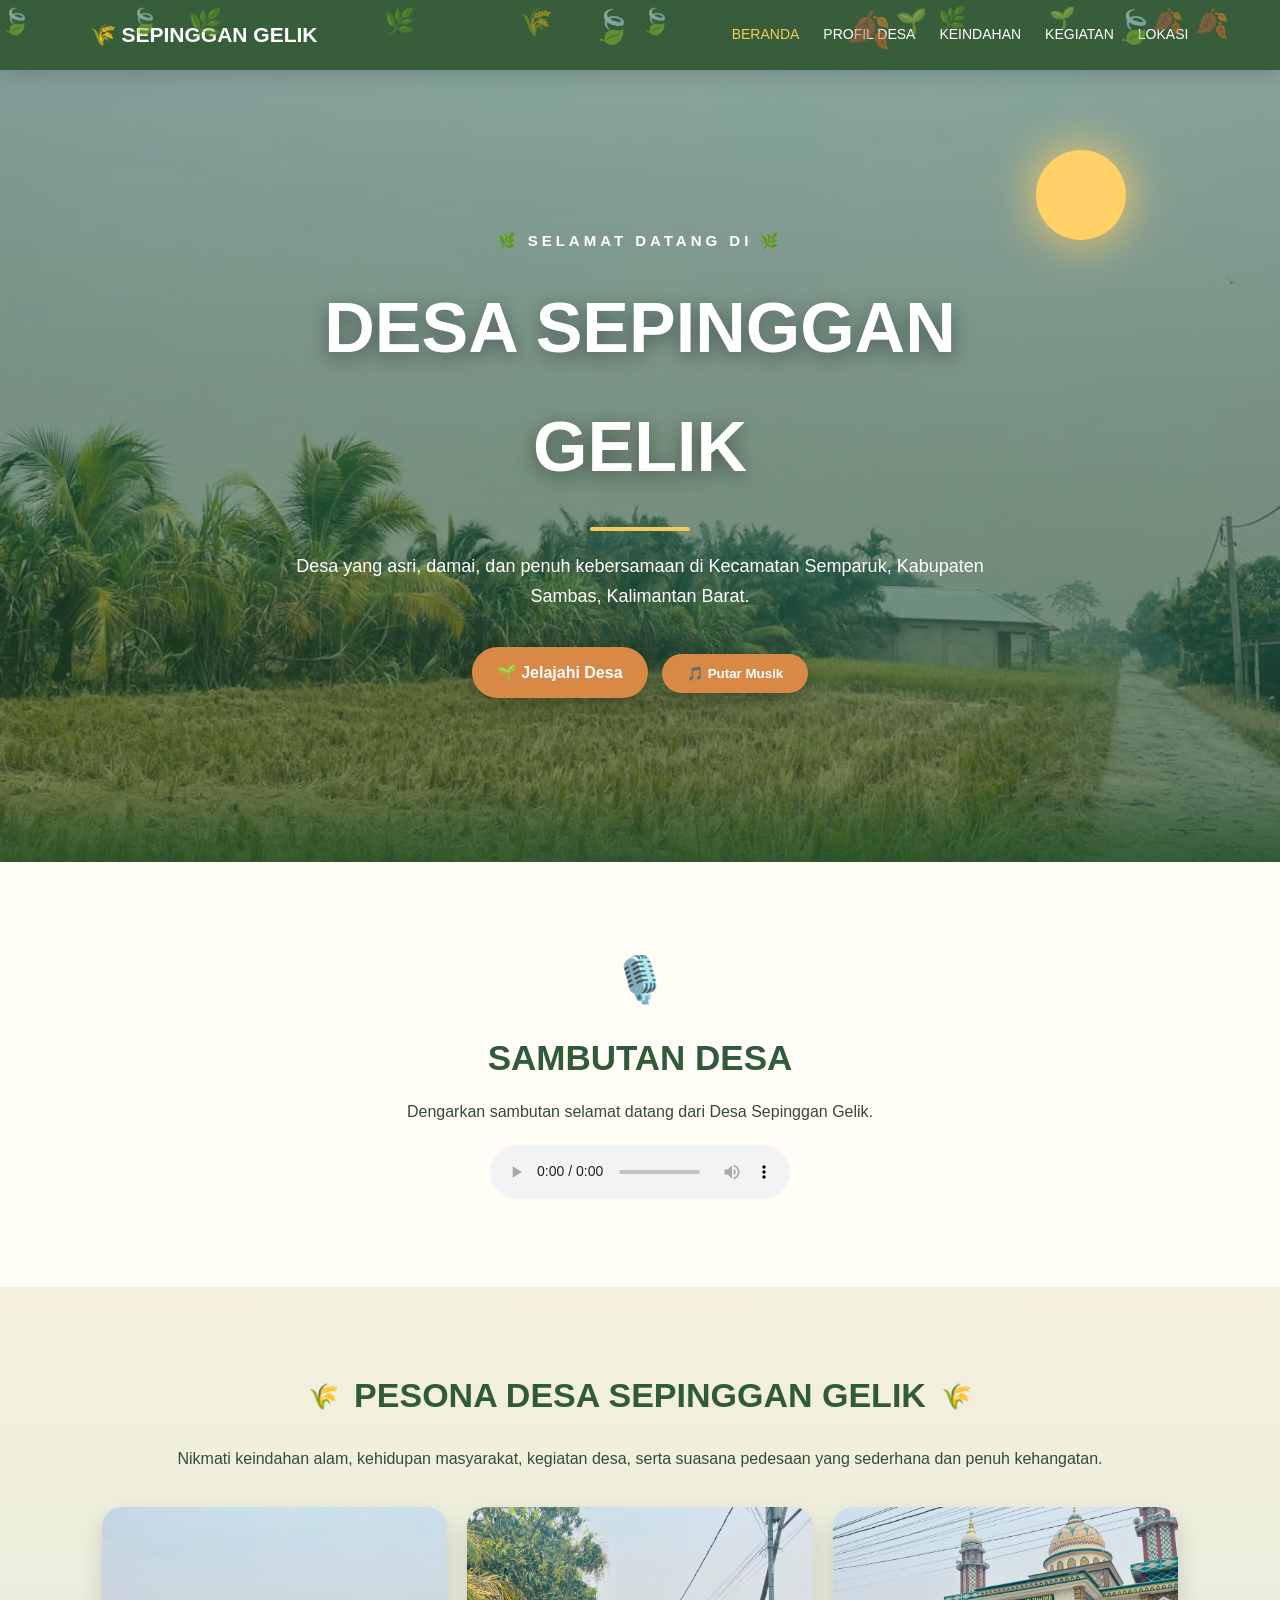
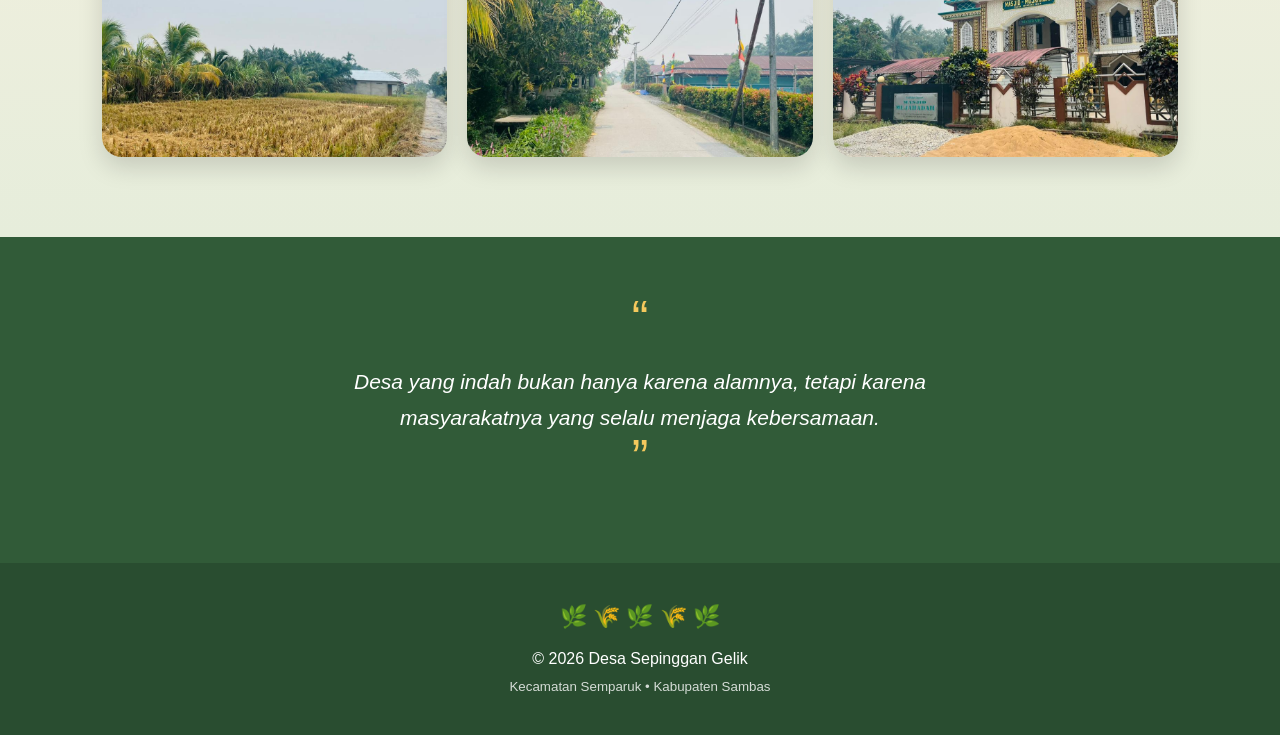
==== index.html @ ae2cc550 "uploadwebdesaa webdesa" ====
<!DOCTYPE html>
<html lang="id">
<head>
    <meta charset="UTF-8">
    <meta name="viewport" content="width=device-width, initial-scale=1.0">
<title>DESA SEPINGGAN GELIK</title>
<link rel="stylesheet" href="style.css">
</head>
<body>
<!-- DEKORASI -->
<div class="floating-leaves">
    <span>🍃</span>
    <span>🌿</span>
    <span>🍃</span>
    <span>🌱</span>
    <span>🍂</span>
    <span>🍃</span>
</div>
<header>
<div class="logo">
    🌾 <span>SEPINGGAN GELIK</span>
</div>
<nav>
    <a href="index.html" class="active">BERANDA</a>
    <a href="profil.html">PROFIL DESA</a>
    <a href="keindahan.html">KEINDAHAN</a>
    <a href="kegiatan.html">KEGIATAN</a>
    <a href="lokasi.html">LOKASI</a>
</nav>
</header>
<!-- HERO -->
<section class="hero">
<div class="sun"></div>
<div class="cloud cloud1">☁️</div>
<div class="cloud cloud2">☁️</div>
<div class="bird bird1">🕊️</div>
<div class="bird bird2">🕊️</div>
<div class="hero-content">
    <p class="welcome">
        🌿 SELAMAT DATANG DI 🌿
    </p>
    <h1>
        DESA SEPINGGAN GELIK
    </h1>
    <div class="line"></div>
    <p class="hero-description">
        Desa yang asri, damai, dan penuh
        kebersamaan di Kecamatan Semparuk,
        Kabupaten Sambas, Kalimantan Barat.
    </p>
    <div class="buttons">
        <a href="profil.html" class="btn">
            🌱 Jelajahi Desa
        </a>
        <button id="playMusic" class="btn">
            🎵 Putar Musik
        </button>
    </div>
</div>
<div class="grass"></div>
</section>
<!-- SAMBUTAN -->
<section class="sambutan reveal">
<div class="section-icon">
    🎙️
</div>
<h2>
    SAMBUTAN DESA
</h2>
<p>
    Dengarkan sambutan selamat datang
    dari Desa Sepinggan Gelik.
</p>
<audio controls>
    <source
        src="suara-sambutan.mp3"
        type="audio/mpeg">
</audio>
</section>
<!-- PESONA -->
<section class="intro reveal">
<div class="section-heading">
    <span>🌾</span>
    <h2>
        PESONA DESA SEPINGGAN GELIK
    </h2>
    <span>🌾</span>
</div>
<p>
    Nikmati keindahan alam, kehidupan masyarakat,
    kegiatan desa, serta suasana pedesaan yang
    sederhana dan penuh kehangatan.
</p>
<div class="mini-gallery">
    <div>
        <img src="sawah.jpg" alt="Sawah">
    </div>
    <div>
        <img src="masyarakat.jpg" alt="Masyarakat">
    </div>
    <div>
        <img src="masjid.jpg" alt="Masjid">
    </div>
</div>
</section>
<!-- QUOTE -->
<section class="quote">
<div class="quote-content">
    <span>“</span>
    <p>
        Desa yang indah bukan hanya karena
        alamnya, tetapi karena masyarakatnya
        yang selalu menjaga kebersamaan.
    </p>
    <span>”</span>
</div>
</section>
<audio id="musikDesa" loop>
    <source
        src="lagu-desa.mp3"
        type="audio/mpeg">
</audio>
<footer>
<div class="footer-decoration">
    🌿 🌾 🌿 🌾 🌿
</div>
<p>
    © 2026 Desa Sepinggan Gelik
</p>
<small>
    Kecamatan Semparuk • Kabupaten Sambas
</small>
</footer>
<script src="script.js"></script>
</body>
</html>
---- style.css ----
* {
    margin: 0;
    padding: 0;
    box-sizing: border-box;
    }

html {
scroll-behavior: smooth;
}

body {
font-family: “Trebuchet MS”, Arial, sans-serif;
background: #f5f0df;
color: #354b36;
line-height: 1.7;
overflow-x: hidden;
}

/* ================= HEADER ================= */

header {
position: sticky;
top: 0;
z-index: 999;

width: 100%;
display: flex;
justify-content: space-between;
align-items: center;
padding: 16px 7%;
background: rgba(48, 87, 52, 0.96);
box-shadow:
    0 5px 20px rgba(0,0,0,0.15);
backdrop-filter: blur(8px);

}

.logo {
color: #fff;
font-size: 21px;
font-weight: bold;
}

nav {
display: flex;
gap: 20px;
}

nav a {
color: #fff;
text-decoration: none;
font-size: 14px;

padding: 7px 2px;
position: relative;
transition: 0.3s;

}

nav a::after {
content: “”;

position: absolute;
bottom: 0;
left: 0;
width: 0;
height: 2px;
background: #f4c95d;
transition: 0.3s;

}

nav a:hover::after,
nav a.active::after {
width: 100%;
}

nav a:hover,
nav a.active {
color: #f4c95d;
}

/* ================= HERO ================= */

.hero {
min-height: 88vh;

position: relative;
display: flex;
justify-content: center;
align-items: center;
text-align: center;
overflow: hidden;
background:
    linear-gradient(
        rgba(42, 82, 48, 0.42),
        rgba(42, 82, 48, 0.65)
    ),
    url("sawah.jpg");
background-size: cover;
background-position: center;
animation: heroZoom 12s infinite alternate;

}

@keyframes heroZoom {

from {
    background-size: 100%;
}
to {
    background-size: 110%;
}

}

.hero-content {
position: relative;
z-index: 5;

max-width: 850px;
padding: 30px;
color: white;
animation: fadeUp 1.5s ease;

}

.welcome {
font-size: 15px;
letter-spacing: 4px;
font-weight: bold;
}

.hero h1 {
font-size: clamp(40px, 7vw, 70px);

margin: 15px 0;
text-shadow:
    0 5px 20px rgba(0,0,0,0.4);

}

.hero-description {
font-size: 18px;
max-width: 700px;
margin: auto;
}

.line {
width: 100px;
height: 4px;

background: #f4c95d;
margin: 20px auto;
border-radius: 10px;
animation: lineMove 2s infinite alternate;

}

@keyframes lineMove {

from {
    width: 70px;
}
to {
    width: 150px;
}

}

/* ================= SUN ================= */

.sun {
position: absolute;

width: 90px;
height: 90px;
background: #ffd166;
border-radius: 50%;
top: 80px;
right: 12%;
box-shadow:
    0 0 50px #ffd166;
animation: sunMove 5s infinite alternate;

}

@keyframes sunMove {

from {
    transform: translateY(0);
}
to {
    transform: translateY(20px);
}

}

/* ================= CLOUD ================= */

.cloud {
position: absolute;

font-size: 60px;
opacity: 0.75;
z-index: 2;

}

.cloud1 {
top: 100px;
left: -100px;

animation:
    cloudMove 25s linear infinite;

}

.cloud2 {
top: 180px;
left: -200px;

font-size: 45px;
animation:
    cloudMove 35s linear infinite;

}

@keyframes cloudMove {

from {
    transform: translateX(-200px);
}
to {
    transform: translateX(120vw);
}

}

/* ================= BIRD ================= */

.bird {
position: absolute;

font-size: 25px;
z-index: 3;

}

.bird1 {
top: 30%;
left: -50px;

animation:
    birdMove 15s linear infinite;

}

.bird2 {
top: 22%;
left: -100px;

animation:
    birdMove 20s linear infinite 4s;

}

@keyframes birdMove {

from {
    transform: translateX(-100px);
}
to {
    transform: translateX(120vw);
}

}

/* ================= GRASS ================= */

.grass {
position: absolute;

bottom: -20px;
left: 0;
width: 100%;
height: 100px;
background:
    linear-gradient(
        transparent,
        rgba(35, 83, 42, 0.9)
    );
z-index: 4;

}

/* ================= BUTTON ================= */

.buttons {
margin-top: 30px;
}

.btn {
display: inline-block;

padding: 12px 25px;
margin: 5px;
border: none;
border-radius: 30px;
background: #d88945;
color: white;
text-decoration: none;
cursor: pointer;
font-weight: bold;
box-shadow:
    0 8px 20px rgba(0,0,0,0.2);
transition: 0.3s;

}

.btn:hover {
transform: translateY(-5px) scale(1.03);

background: #bd6d30;
box-shadow:
    0 12px 25px rgba(0,0,0,0.25);

}

/* ================= SAMBUTAN ================= */

.sambutan {
padding: 80px 10%;

text-align: center;
background: #fffdf5;

}

.section-icon {
font-size: 45px;

animation: float 3s ease-in-out infinite;

}

.sambutan h2 {
color: #315b38;

font-size: 35px;
margin: 10px 0;

}

.sambutan audio {
margin-top: 20px;

max-width: 100%;

}

/* ================= INTRO ================= */

.intro {
padding: 80px 8%;

text-align: center;
background:
    linear-gradient(
        #f5f0df,
        #e6eddb
    );

}

.section-heading {
display: flex;

justify-content: center;
align-items: center;
gap: 15px;
margin-bottom: 20px;

}

.section-heading h2 {
color: #315b38;

font-size: 34px;

}

.section-heading span {
font-size: 25px;

animation:
    float 2s ease-in-out infinite alternate;

}

.mini-gallery {
display: grid;

grid-template-columns:
    repeat(3, 1fr);
gap: 20px;
margin-top: 35px;

}

.mini-gallery div {
height: 250px;

overflow: hidden;
border-radius: 20px;
box-shadow:
    0 10px 25px rgba(0,0,0,0.15);

}

.mini-gallery img {
width: 100%;
height: 100%;

object-fit: cover;
transition: 0.6s;

}

.mini-gallery div:hover img {
transform: scale(1.12);
}

/* ================= QUOTE ================= */

.quote {
padding: 80px 10%;

text-align: center;
background: #315b38;
color: white;

}

.quote-content {
max-width: 750px;

margin: auto;

}

.quote-content span {
color: #f4c95d;

font-size: 50px;
line-height: 0;

}

.quote-content p {
font-size: 21px;

font-style: italic;
margin: 20px;

}

/* ================= PAGE HERO ================= */

.page-hero {
padding: 80px 20px;

text-align: center;
background:
    linear-gradient(
        #dfe9d2,
        #eef1dc
    );
position: relative;
overflow: hidden;

}

.page-hero::before {
content: “🌿 🌾 🍃 🌿 🌾”;

position: absolute;
font-size: 35px;
left: 0;
bottom: 10px;
opacity: 0.3;
width: 100%;
animation:
    decorationMove 8s linear infinite;

}

.page-hero-icon {
font-size: 50px;

animation:
    float 3s ease-in-out infinite;

}

.page-hero h1 {
font-size: 45px;

color: #315b38;
margin: 10px 0;

}

.page-hero p {
color: #5d6d57;
}

/* ================= CONTENT ================= */

.content-section {
display: flex;

align-items: center;
gap: 60px;
padding: 90px 10%;
background: #fffdf5;

}

.text-content {
flex: 1;
}

.small-title {
color: #c4783c;

font-weight: bold;
letter-spacing: 2px;

}

.text-content h2 {
font-size: 38px;

color: #315b38;
margin: 10px 0 20px;

}

.text-content p {
margin-bottom: 15px;
}

.image-frame {
flex: 1;

position: relative;
padding: 10px;

}

.image-frame img {
width: 100%;

border-radius: 25px;
box-shadow:
    0 15px 35px rgba(0,0,0,0.2);
transition: 0.6s;
animation:
    imageFloat 4s ease-in-out infinite;

}

.image-frame img:hover {
transform: scale(1.04) rotate(1deg);
}

.image-decoration {
position: absolute;

top: -25px;
right: -10px;
font-size: 55px;
z-index: 2;
animation:
    float 2s ease-in-out infinite;

}

@keyframes imageFloat {

0%, 100% {
    transform: translateY(0);
}
50% {
    transform: translateY(-8px);
}

}

/* ================= CARD ================= */

.info-box {
display: flex;

justify-content: center;
gap: 25px;
flex-wrap: wrap;
padding: 70px 8%;
background: #e8efdf;

}

.card {
width: 290px;

padding: 35px 25px;
text-align: center;
background: #fffdf5;
border-radius: 25px;
box-shadow:
    0 10px 25px rgba(0,0,0,0.1);
border-bottom:
    5px solid #d88945;
transition: 0.4s;

}

.card:hover {
transform:
translateY(-12px)
rotate(1deg);

box-shadow:
    0 18px 35px rgba(0,0,0,0.18);

}

.card-icon {
font-size: 45px;

animation:
    float 3s ease-in-out infinite;

}

.card h3 {
color: #315b38;

margin: 10px 0;

}

/* ================= GALLERY ================= */

.gallery-section {
padding: 80px 8%;

background: #fffdf5;

}

.gallery {
display: grid;

grid-template-columns:
    repeat(auto-fit, minmax(260px, 1fr));
gap: 30px;
margin-top: 40px;

}

.gallery-card {
background: #f8f5e8;

border-radius: 22px;
overflow: hidden;
box-shadow:
    0 10px 25px rgba(0,0,0,0.1);
transition: 0.5s;

}

.gallery-card:hover {
transform:
translateY(-12px)
rotate(-1deg);

box-shadow:
    0 20px 40px rgba(0,0,0,0.2);

}

.image-wrapper {
height: 250px;

overflow: hidden;
position: relative;

}

.image-wrapper img {
width: 100%;
height: 100%;

object-fit: cover;
transition: 0.7s;

}

.gallery-card:hover img {
transform: scale(1.15);
}

.image-overlay {
position: absolute;

right: 15px;
bottom: 15px;
width: 50px;
height: 50px;
display: flex;
justify-content: center;
align-items: center;
background: rgba(255,255,255,0.9);
border-radius: 50%;
font-size: 25px;
animation:
    float 2s ease-in-out infinite;

}

.gallery-content {
padding: 25px;
}

.gallery-content h3 {
color: #315b38;

margin-bottom: 10px;

}

/* ================= NATURE BANNER ================= */

.nature-banner {
min-height: 300px;

display: flex;
justify-content: center;
align-items: center;
text-align: center;
color: white;
background:
    linear-gradient(
        rgba(35,80,42,0.75),
        rgba(35,80,42,0.75)
    ),
    url("sawah.jpg");
background-size: cover;
background-position: center;
background-attachment: fixed;

}

.nature-content span {
font-size: 35px;

animation:
    float 2s ease-in-out infinite;

}

.nature-content h2 {
font-size: 38px;

margin: 15px 0;

}

/* ================= LOCATION ================= */

.location-section {
padding: 80px 8%;

background: #fffdf5;
display: grid;
grid-template-columns:
    0.8fr 1.5fr;
gap: 40px;
align-items: center;

}

.location-card {
text-align: center;

padding: 45px 30px;
background: #e8efdf;
border-radius: 25px;
box-shadow:
    0 10px 30px rgba(0,0,0,0.1);

}

.location-icon {
font-size: 55px;

animation:
    pinMove 2s infinite alternate;

}

@keyframes pinMove {

from {
    transform: translateY(0);
}
to {
    transform: translateY(-10px);
}

}

.location-card h2 {
color: #315b38;

margin: 10px 0;

}

.coordinates {
background: #fffdf5;

padding: 15px;
border-radius: 12px;
margin: 20px 0;

}

.map-container iframe {
width: 100%;

height: 500px;
border: none;
border-radius: 25px;
box-shadow:
    0 10px 30px rgba(0,0,0,0.15);

}

/* ================= FLOATING LEAVES ================= */

.floating-leaves {
position: fixed;

inset: 0;
pointer-events: none;
z-index: 1001;

}

.floating-leaves span {
position: absolute;

font-size: 25px;
animation:
    leafFall 12s linear infinite;
opacity: 0.5;

}

.floating-leaves span:nth-child(1) {
left: 10%;
animation-delay: 1s;
}

.floating-leaves span:nth-child(2) {
left: 30%;
animation-delay: 4s;
}

.floating-leaves span:nth-child(3) {
left: 50%;
animation-delay: 2s;
}

.floating-leaves span:nth-child(4) {
left: 70%;
animation-delay: 6s;
}

.floating-leaves span:nth-child(5) {
left: 90%;
animation-delay: 3s;
}

@keyframes leafFall {

0% {
    top: -50px;
    transform:
        translateX(0)
        rotate(0deg);
}
50% {
    transform:
        translateX(80px)
        rotate(180deg);
}
100% {
    top: 110vh;
    transform:
        translateX(-80px)
        rotate(360deg);
}

}

/* ================= FLOAT ================= */

@keyframes float {

0%, 100% {
    transform: translateY(0);
}
50% {
    transform: translateY(-10px);
}

}

/* ================= REVEAL ================= */

.reveal {
opacity: 0;

transform: translateY(40px);
transition:
    opacity 1s ease,
    transform 1s ease;

}

.reveal.show {
opacity: 1;

transform: translateY(0);

}

/* ================= FOOTER ================= */

footer {
text-align: center;

padding: 35px 20px;
background: #294d30;
color: white;

}

.footer-decoration {
font-size: 22px;

margin-bottom: 10px;
animation:
    float 3s ease-in-out infinite;

}

footer small {
opacity: 0.8;
}

/* ================= RESPONSIVE ================= */

@media (max-width: 768px) {

header {
    flex-direction: column;
    gap: 15px;
    padding: 15px 5%;
}
nav {
    flex-wrap: wrap;
    justify-content: center;
    gap: 12px;
}
.hero {
    min-height: 80vh;
    background-size: cover;
}
.hero h1 {
    font-size: 40px;
}
.hero-description {
    font-size: 16px;
}
.sun {
    width: 60px;
    height: 60px;
}
.mini-gallery {
    grid-template-columns: 1fr;
}
.content-section {
    flex-direction: column;
    padding: 60px 7%;
}
.text-content h2 {
    font-size: 30px;
}
.page-hero h1 {
    font-size: 35px;
}
.section-heading h2 {
    font-size: 27px;
}
.location-section {
    grid-template-columns: 1fr;
    padding: 60px 7%;
}
.map-container iframe {
    height: 350px;
}
.nature-banner {
    background-attachment: scroll;
}

}

@keyframes fadeUp {

from {
    opacity: 0;
    transform: translateY(40px);
}
to {
    opacity: 1;
    transform: translateY(0);
}

}

@keyframes decorationMove {

from {
    transform: translateX(-20px);
}
to {
    transform: translateX(20px);
}

}
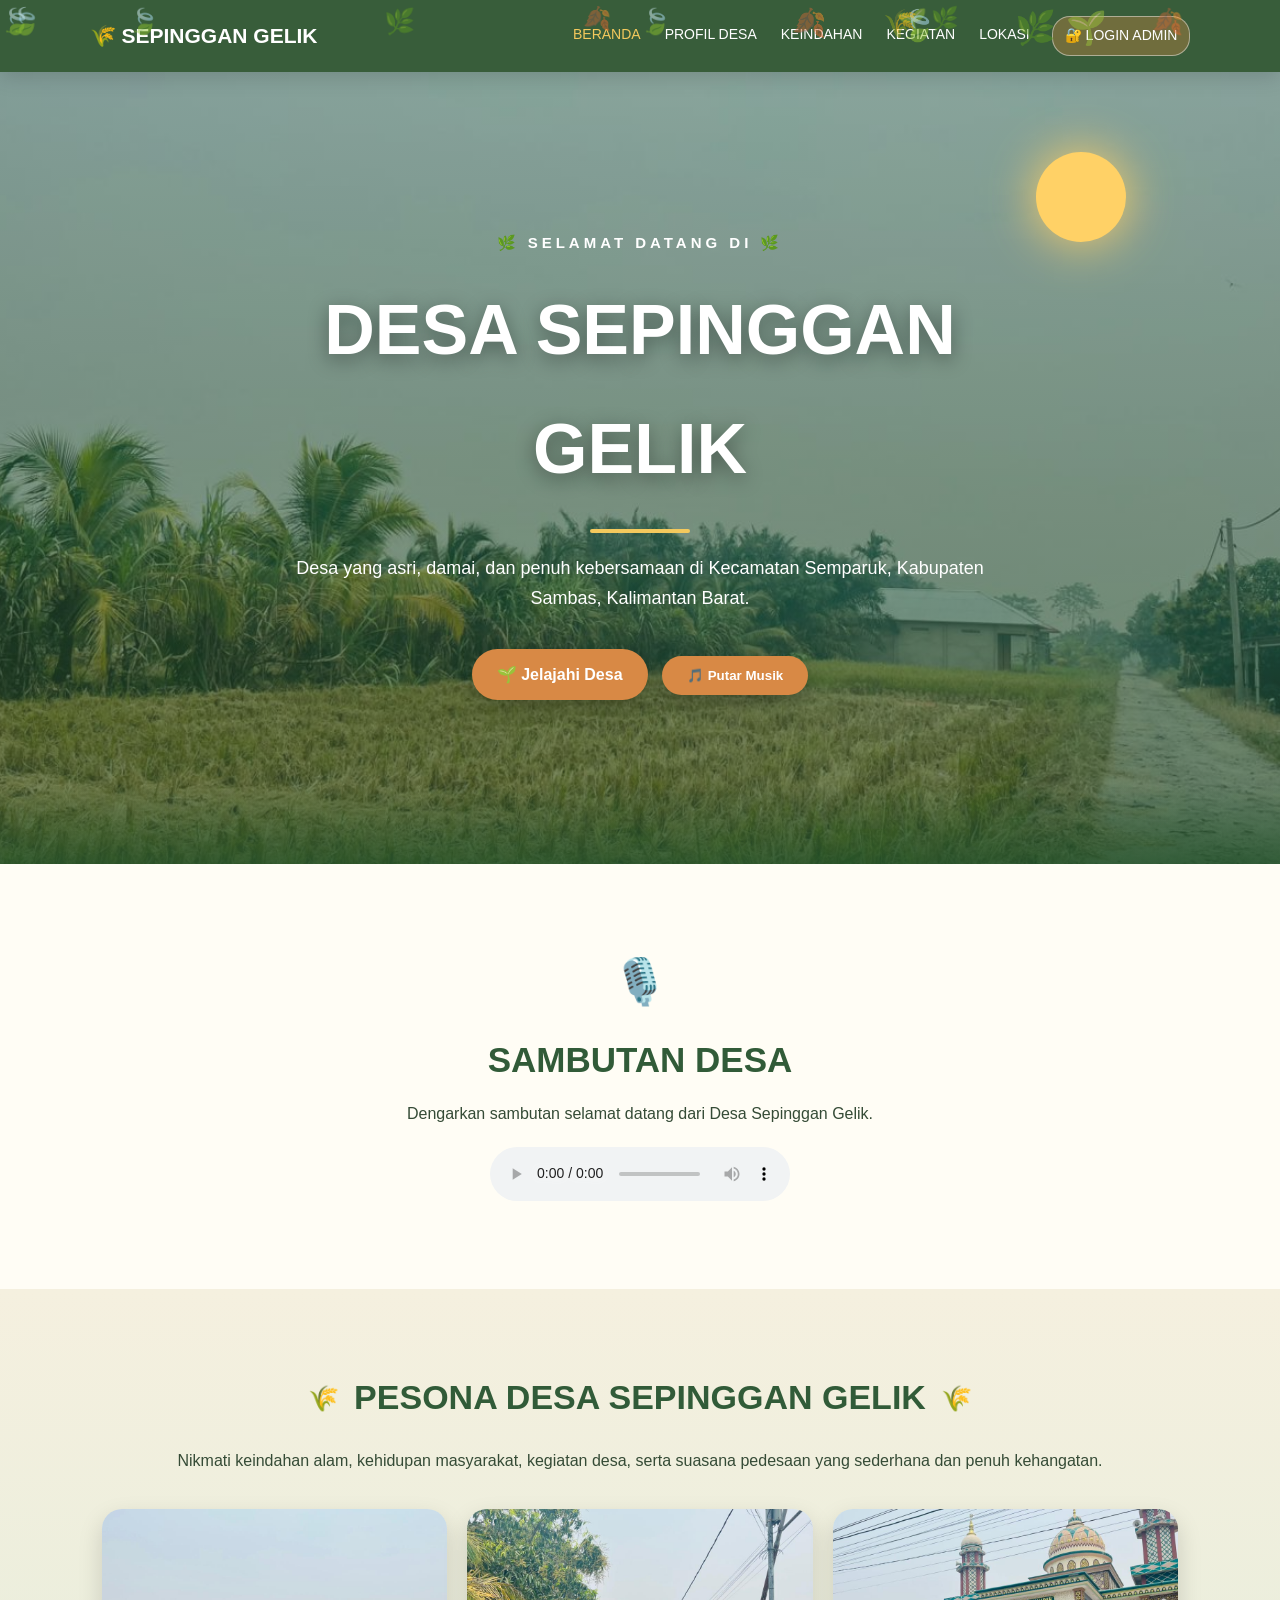
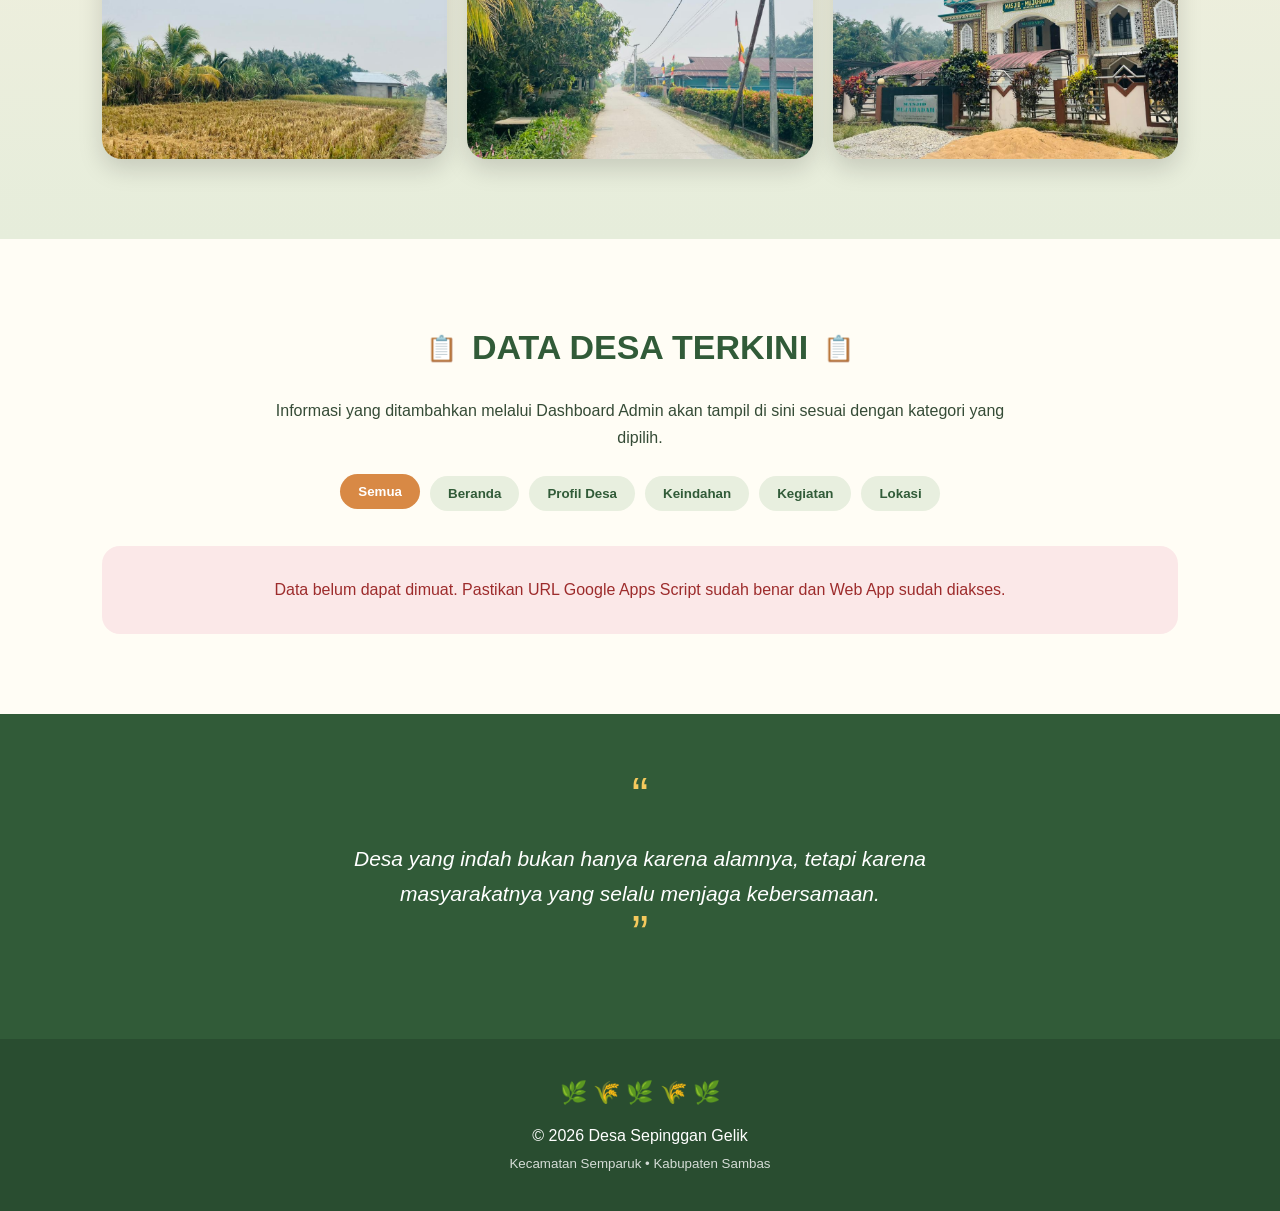
==== commit 2a5be18f: "connect website to database connect website to database" ====
--- a/index.html
+++ b/index.html
@@ -1,136 +1,163 @@
-<!DOCTYPE html>
-<html lang="id">
-<head>
-    <meta charset="UTF-8">
-    <meta name="viewport" content="width=device-width, initial-scale=1.0">
-<title>DESA SEPINGGAN GELIK</title>
-<link rel="stylesheet" href="style.css">
-</head>
-<body>
-<!-- DEKORASI -->
-<div class="floating-leaves">
-    <span>🍃</span>
-    <span>🌿</span>
-    <span>🍃</span>
-    <span>🌱</span>
-    <span>🍂</span>
-    <span>🍃</span>
-</div>
-<header>
-<div class="logo">
-    🌾 <span>SEPINGGAN GELIK</span>
-</div>
-<nav>
-    <a href="index.html" class="active">BERANDA</a>
-    <a href="profil.html">PROFIL DESA</a>
-    <a href="keindahan.html">KEINDAHAN</a>
-    <a href="kegiatan.html">KEGIATAN</a>
-    <a href="lokasi.html">LOKASI</a>
-</nav>
-</header>
-<!-- HERO -->
-<section class="hero">
-<div class="sun"></div>
-<div class="cloud cloud1">☁️</div>
-<div class="cloud cloud2">☁️</div>
-<div class="bird bird1">🕊️</div>
-<div class="bird bird2">🕊️</div>
-<div class="hero-content">
-    <p class="welcome">
-        🌿 SELAMAT DATANG DI 🌿
-    </p>
-    <h1>
-        DESA SEPINGGAN GELIK
-    </h1>
-    <div class="line"></div>
-    <p class="hero-description">
-        Desa yang asri, damai, dan penuh
-        kebersamaan di Kecamatan Semparuk,
-        Kabupaten Sambas, Kalimantan Barat.
-    </p>
-    <div class="buttons">
-        <a href="profil.html" class="btn">
-            🌱 Jelajahi Desa
-        </a>
-        <button id="playMusic" class="btn">
-            🎵 Putar Musik
-        </button>
-    </div>
-</div>
-<div class="grass"></div>
-</section>
-<!-- SAMBUTAN -->
-<section class="sambutan reveal">
-<div class="section-icon">
-    🎙️
-</div>
-<h2>
-    SAMBUTAN DESA
-</h2>
-<p>
-    Dengarkan sambutan selamat datang
-    dari Desa Sepinggan Gelik.
-</p>
-<audio controls>
-    <source
-        src="suara-sambutan.mp3"
-        type="audio/mpeg">
-</audio>
-</section>
-<!-- PESONA -->
-<section class="intro reveal">
-<div class="section-heading">
-    <span>🌾</span>
-    <h2>
-        PESONA DESA SEPINGGAN GELIK
-    </h2>
-    <span>🌾</span>
-</div>
-<p>
-    Nikmati keindahan alam, kehidupan masyarakat,
-    kegiatan desa, serta suasana pedesaan yang
-    sederhana dan penuh kehangatan.
-</p>
-<div class="mini-gallery">
-    <div>
-        <img src="sawah.jpg" alt="Sawah">
-    </div>
-    <div>
-        <img src="masyarakat.jpg" alt="Masyarakat">
-    </div>
-    <div>
-        <img src="masjid.jpg" alt="Masjid">
-    </div>
-</div>
-</section>
-<!-- QUOTE -->
-<section class="quote">
-<div class="quote-content">
-    <span>“</span>
-    <p>
-        Desa yang indah bukan hanya karena
-        alamnya, tetapi karena masyarakatnya
-        yang selalu menjaga kebersamaan.
-    </p>
-    <span>”</span>
-</div>
-</section>
-<audio id="musikDesa" loop>
-    <source
-        src="lagu-desa.mp3"
-        type="audio/mpeg">
-</audio>
-<footer>
-<div class="footer-decoration">
-    🌿 🌾 🌿 🌾 🌿
-</div>
-<p>
-    © 2026 Desa Sepinggan Gelik
-</p>
-<small>
-    Kecamatan Semparuk • Kabupaten Sambas
-</small>
-</footer>
-<script src="script.js"></script>
-</body>
+<!DOCTYPE html>
+<html lang="id">
+<head>
+    <meta charset="UTF-8">
+    <meta name="viewport" content="width=device-width, initial-scale=1.0">
+<title>DESA SEPINGGAN GELIK</title>
+<link rel="stylesheet" href="style.css">
+</head>
+<body>
+<!-- DEKORASI -->
+<div class="floating-leaves">
+    <span>🍃</span>
+    <span>🌿</span>
+    <span>🍃</span>
+    <span>🌱</span>
+    <span>🍂</span>
+    <span>🍃</span>
+</div>
+<header>
+<div class="logo">
+    🌾 <span>SEPINGGAN GELIK</span>
+</div>
+<nav>
+    <a href="index.html" class="active">BERANDA</a>
+    <a href="profil.html">PROFIL DESA</a>
+    <a href="keindahan.html">KEINDAHAN</a>
+    <a href="kegiatan.html">KEGIATAN</a>
+    <a href="lokasi.html">LOKASI</a>
+    <a href="admin-login.html" class="admin-login-link">🔐 LOGIN ADMIN</a>
+</nav>
+</header>
+<!-- HERO -->
+<section class="hero">
+<div class="sun"></div>
+<div class="cloud cloud1">☁️</div>
+<div class="cloud cloud2">☁️</div>
+<div class="bird bird1">🕊️</div>
+<div class="bird bird2">🕊️</div>
+<div class="hero-content">
+    <p class="welcome">
+        🌿 SELAMAT DATANG DI 🌿
+    </p>
+    <h1>
+        DESA SEPINGGAN GELIK
+    </h1>
+    <div class="line"></div>
+    <p class="hero-description">
+        Desa yang asri, damai, dan penuh
+        kebersamaan di Kecamatan Semparuk,
+        Kabupaten Sambas, Kalimantan Barat.
+    </p>
+    <div class="buttons">
+        <a href="profil.html" class="btn">
+            🌱 Jelajahi Desa
+        </a>
+        <button id="playMusic" class="btn">
+            🎵 Putar Musik
+        </button>
+    </div>
+</div>
+<div class="grass"></div>
+</section>
+<!-- SAMBUTAN -->
+<section class="sambutan reveal">
+<div class="section-icon">
+    🎙️
+</div>
+<h2>
+    SAMBUTAN DESA
+</h2>
+<p>
+    Dengarkan sambutan selamat datang
+    dari Desa Sepinggan Gelik.
+</p>
+<audio controls>
+    <source
+        src="suara-sambutan.mp3"
+        type="audio/mpeg">
+</audio>
+</section>
+<!-- PESONA -->
+<section class="intro reveal">
+<div class="section-heading">
+    <span>🌾</span>
+    <h2>
+        PESONA DESA SEPINGGAN GELIK
+    </h2>
+    <span>🌾</span>
+</div>
+<p>
+    Nikmati keindahan alam, kehidupan masyarakat,
+    kegiatan desa, serta suasana pedesaan yang
+    sederhana dan penuh kehangatan.
+</p>
+<div class="mini-gallery">
+    <div>
+        <img src="sawah.jpg" alt="Sawah">
+    </div>
+    <div>
+        <img src="masyarakat.jpg" alt="Masyarakat">
+    </div>
+    <div>
+        <img src="masjid.jpg" alt="Masjid">
+    </div>
+</div>
+</section>
+
+<!-- DATABASE DESA (TAMBAHAN - ISI LAMA TETAP) -->
+<section class="database-section reveal" id="dataDesa">
+    <div class="section-heading">
+        <span>📋</span>
+        <h2>DATA DESA TERKINI</h2>
+        <span>📋</span>
+    </div>
+    <p class="database-intro">
+        Informasi yang ditambahkan melalui Dashboard Admin akan tampil di sini
+        sesuai dengan kategori yang dipilih.
+    </p>
+    <div class="database-filters" aria-label="Filter kategori">
+        <button class="data-filter active" data-category="Semua">Semua</button>
+        <button class="data-filter" data-category="Beranda">Beranda</button>
+        <button class="data-filter" data-category="Profil Desa">Profil Desa</button>
+        <button class="data-filter" data-category="Keindahan">Keindahan</button>
+        <button class="data-filter" data-category="Kegiatan">Kegiatan</button>
+        <button class="data-filter" data-category="Lokasi">Lokasi</button>
+    </div>
+    <div id="publicDataList" class="public-data-list">
+        <div class="data-loading">Memuat data desa...</div>
+    </div>
+</section>
+
+<!-- QUOTE -->
+<section class="quote">
+<div class="quote-content">
+    <span>“</span>
+    <p>
+        Desa yang indah bukan hanya karena
+        alamnya, tetapi karena masyarakatnya
+        yang selalu menjaga kebersamaan.
+    </p>
+    <span>”</span>
+</div>
+</section>
+<audio id="musikDesa" loop>
+    <source
+        src="lagu-desa.mp3"
+        type="audio/mpeg">
+</audio>
+<footer>
+<div class="footer-decoration">
+    🌿 🌾 🌿 🌾 🌿
+</div>
+<p>
+    © 2026 Desa Sepinggan Gelik
+</p>
+<small>
+    Kecamatan Semparuk • Kabupaten Sambas
+</small>
+</footer>
+<script src="config.js"></script>
+<script src="script.js"></script>
+</body>
 </html>
--- a/style.css
+++ b/style.css
@@ -1052,4 +1052,382 @@
     transform: translateX(20px);
 }
 
-}+}
+/* =====================================================
+   DATABASE DESA - TAMBAHAN
+   Tidak mengubah style website lama
+===================================================== */
+
+.admin-login-link {
+    color: #fff !important;
+    border: 1px solid rgba(255,255,255,0.45);
+    padding: 7px 12px !important;
+    border-radius: 18px;
+    background: rgba(216,137,69,0.35);
+}
+
+.admin-login-link:hover {
+    color: #fff !important;
+    background: #d88945;
+}
+
+.database-section {
+    padding: 80px 8%;
+    background: #fffdf5;
+    text-align: center;
+}
+
+.database-intro {
+    max-width: 750px;
+    margin: 0 auto 25px;
+}
+
+.database-filters {
+    display: flex;
+    justify-content: center;
+    flex-wrap: wrap;
+    gap: 10px;
+    margin: 25px auto 35px;
+}
+
+.data-filter {
+    border: none;
+    padding: 10px 18px;
+    border-radius: 25px;
+    background: #e8efdf;
+    color: #315b38;
+    cursor: pointer;
+    font-weight: bold;
+    transition: .3s;
+}
+
+.data-filter:hover,
+.data-filter.active {
+    background: #d88945;
+    color: white;
+    transform: translateY(-2px);
+}
+
+.public-data-list {
+    max-width: 1100px;
+    margin: auto;
+    display: grid;
+    grid-template-columns: repeat(3, 1fr);
+    gap: 25px;
+    text-align: left;
+}
+
+.public-data-card {
+    overflow: hidden;
+    background: white;
+    border-radius: 22px;
+    box-shadow: 0 10px 25px rgba(0,0,0,0.1);
+    transition: .3s;
+}
+
+.public-data-card:hover {
+    transform: translateY(-6px);
+}
+
+.public-data-image {
+    width: 100%;
+    height: 210px;
+    object-fit: cover;
+    display: block;
+}
+
+.public-data-body {
+    padding: 22px;
+}
+
+.public-data-category {
+    display: inline-block;
+    padding: 5px 11px;
+    border-radius: 15px;
+    background: #e8efdf;
+    color: #315b38;
+    font-size: 12px;
+    font-weight: bold;
+    margin-bottom: 10px;
+}
+
+.public-data-body h3 {
+    color: #315b38;
+    margin-bottom: 8px;
+}
+
+.public-data-meta {
+    margin-top: 15px;
+    padding-top: 12px;
+    border-top: 1px solid #e5e5e5;
+    font-size: 13px;
+    color: #687268;
+}
+
+.data-loading,
+.data-empty,
+.data-error {
+    grid-column: 1 / -1;
+    padding: 30px;
+    text-align: center;
+    border-radius: 18px;
+    background: #e8efdf;
+}
+
+.data-error {
+    color: #9d2c2c;
+    background: #fbe8e8;
+}
+
+/* ================= ADMIN LOGIN ================= */
+
+.admin-page {
+    min-height: 100vh;
+    background: linear-gradient(135deg, #f5f0df, #e6eddb);
+    padding: 60px 20px;
+}
+
+.admin-box {
+    width: min(500px, 100%);
+    margin: 40px auto;
+    padding: 40px;
+    background: #fffdf5;
+    border-radius: 28px;
+    box-shadow: 0 15px 40px rgba(0,0,0,.15);
+}
+
+.admin-box h1 {
+    color: #315b38;
+    margin-bottom: 10px;
+}
+
+.admin-box .subtitle {
+    margin-bottom: 25px;
+}
+
+.admin-form label,
+.admin-form input,
+.admin-form select,
+.admin-form textarea {
+    display: block;
+    width: 100%;
+}
+
+.admin-form label {
+    margin: 16px 0 7px;
+    font-weight: bold;
+    color: #315b38;
+}
+
+.admin-form input,
+.admin-form select,
+.admin-form textarea {
+    border: 1px solid #d7d7d7;
+    border-radius: 14px;
+    padding: 13px 15px;
+    font: inherit;
+    background: white;
+    color: #354b36;
+    outline: none;
+}
+
+.admin-form input:focus,
+.admin-form select:focus,
+.admin-form textarea:focus {
+    border-color: #d88945;
+    box-shadow: 0 0 0 3px rgba(216,137,69,.12);
+}
+
+.admin-form textarea {
+    min-height: 130px;
+    resize: vertical;
+}
+
+.admin-message {
+    padding: 12px 15px;
+    border-radius: 12px;
+    margin-top: 15px;
+    display: none;
+}
+
+.admin-message.show {
+    display: block;
+}
+
+.admin-message.error {
+    background: #fbe8e8;
+    color: #9d2c2c;
+}
+
+.admin-message.success {
+    background: #e8efdf;
+    color: #315b38;
+}
+
+.admin-topbar {
+    background: #305734;
+    color: white;
+    padding: 18px 7%;
+    display: flex;
+    justify-content: space-between;
+    align-items: center;
+    gap: 15px;
+}
+
+.admin-topbar h1 {
+    font-size: 25px;
+}
+
+.admin-dashboard {
+    min-height: 100vh;
+    background: #f5f0df;
+}
+
+.admin-content {
+    max-width: 1150px;
+    margin: auto;
+    padding: 45px 20px 70px;
+}
+
+.admin-card {
+    background: #fffdf5;
+    border-radius: 25px;
+    padding: 30px;
+    margin-bottom: 30px;
+    box-shadow: 0 10px 30px rgba(0,0,0,.1);
+}
+
+.admin-card h2 {
+    color: #315b38;
+    margin-bottom: 20px;
+}
+
+.admin-actions {
+    display: flex;
+    gap: 10px;
+    flex-wrap: wrap;
+    margin-top: 20px;
+}
+
+.admin-btn {
+    border: none;
+    padding: 12px 20px;
+    border-radius: 25px;
+    background: #d88945;
+    color: white;
+    cursor: pointer;
+    font-weight: bold;
+}
+
+.admin-btn.secondary {
+    background: #e1e1e1;
+    color: #333;
+}
+
+.admin-btn.danger {
+    background: #a43d3d;
+}
+
+.admin-record-list {
+    display: grid;
+    gap: 15px;
+}
+
+.admin-record {
+    display: grid;
+    grid-template-columns: 120px 1fr auto;
+    gap: 18px;
+    align-items: center;
+    padding: 16px;
+    background: white;
+    border-radius: 18px;
+    box-shadow: 0 5px 18px rgba(0,0,0,.06);
+}
+
+.admin-record img {
+    width: 120px;
+    height: 90px;
+    object-fit: cover;
+    border-radius: 12px;
+}
+
+.admin-record h3 {
+    color: #315b38;
+    margin-bottom: 4px;
+}
+
+.admin-record small {
+    display: block;
+    color: #687268;
+    margin-top: 5px;
+}
+
+.admin-record-buttons {
+    display: flex;
+    gap: 8px;
+    flex-wrap: wrap;
+}
+
+.admin-record-buttons button {
+    border: none;
+    border-radius: 18px;
+    padding: 8px 13px;
+    cursor: pointer;
+    font-weight: bold;
+}
+
+.admin-edit {
+    background: #e8efdf;
+    color: #315b38;
+}
+
+.admin-delete {
+    background: #fbe8e8;
+    color: #9d2c2c;
+}
+
+.back-home {
+    display: inline-block;
+    margin-top: 15px;
+    color: #315b38;
+    font-weight: bold;
+    text-decoration: none;
+}
+
+@media (max-width: 900px) {
+    .public-data-list {
+        grid-template-columns: repeat(2, 1fr);
+    }
+}
+
+@media (max-width: 768px) {
+    .admin-login-link {
+        margin-top: 4px;
+    }
+
+    .database-section {
+        padding: 60px 7%;
+    }
+
+    .public-data-list {
+        grid-template-columns: 1fr;
+    }
+
+    .admin-box {
+        padding: 28px 22px;
+    }
+
+    .admin-topbar {
+        flex-direction: column;
+        align-items: flex-start;
+    }
+
+    .admin-record {
+        grid-template-columns: 1fr;
+    }
+
+    .admin-record img {
+        width: 100%;
+        height: 190px;
+    }
+}
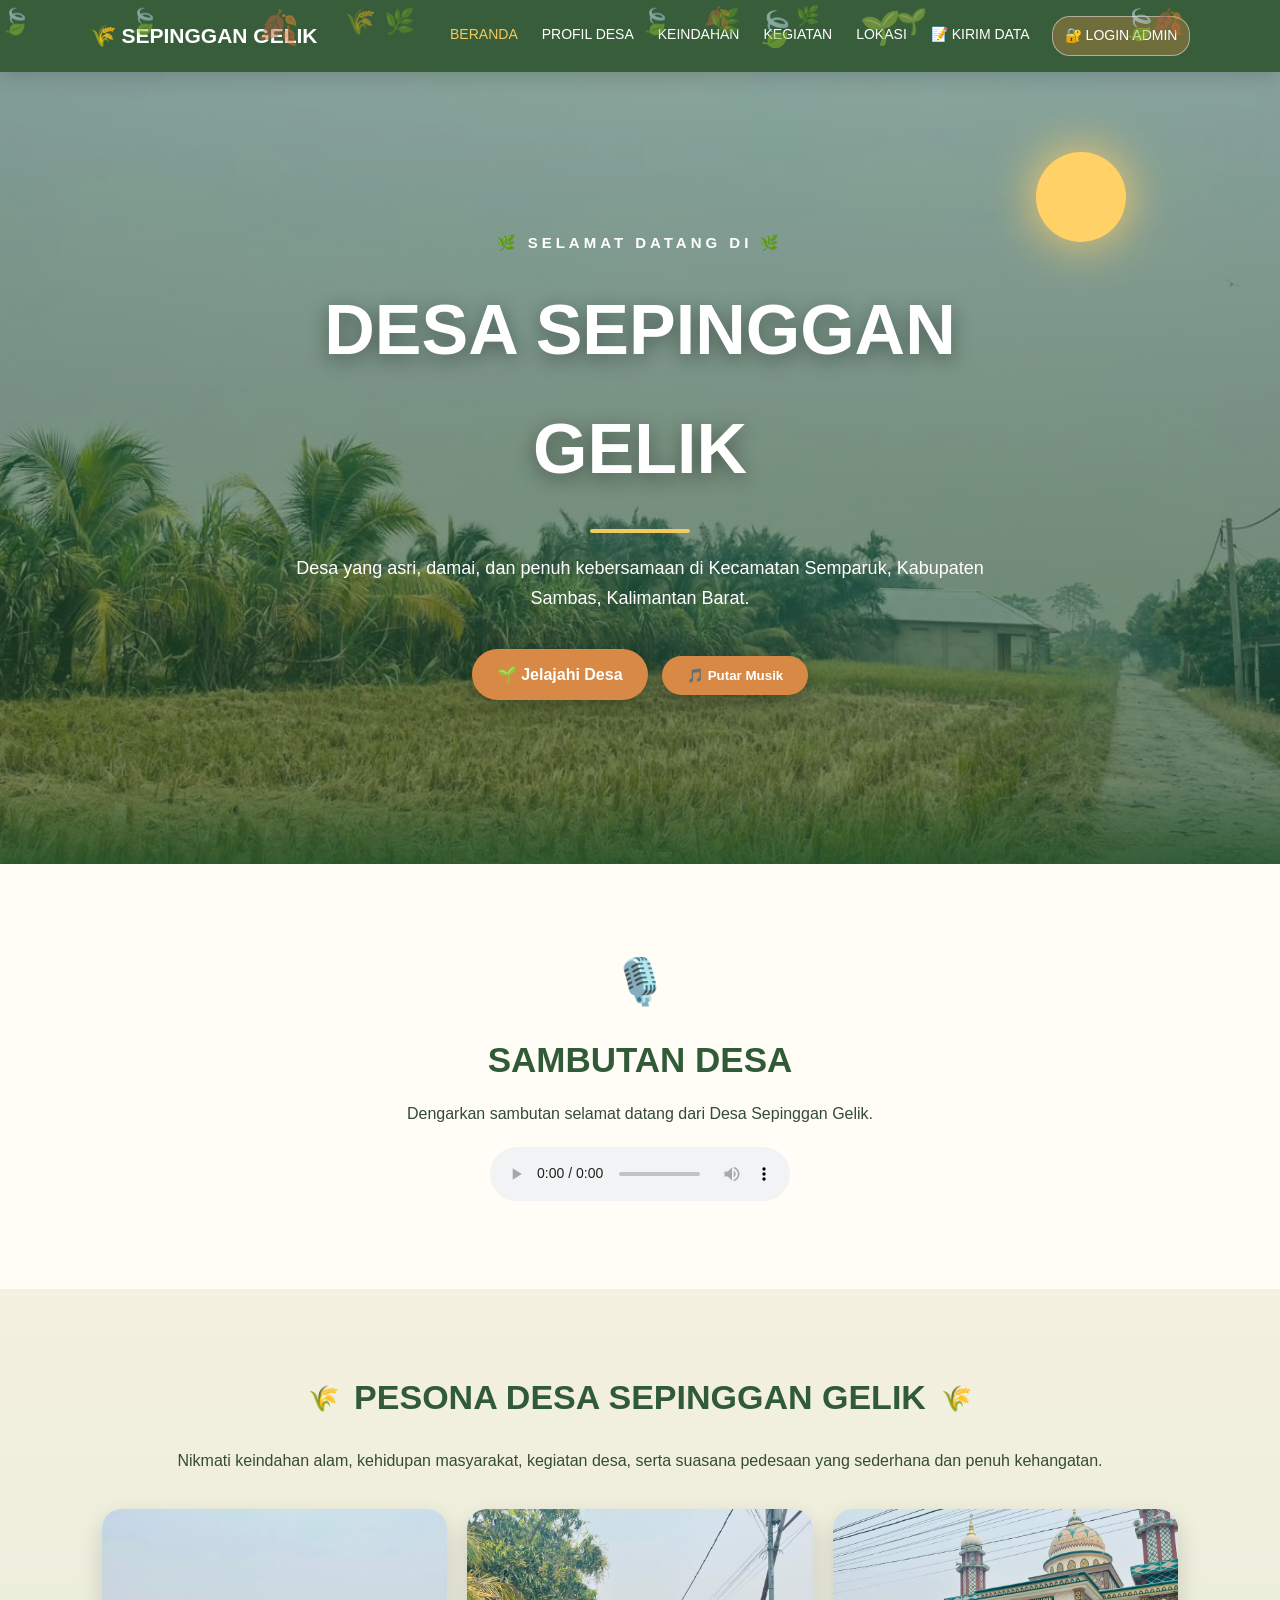
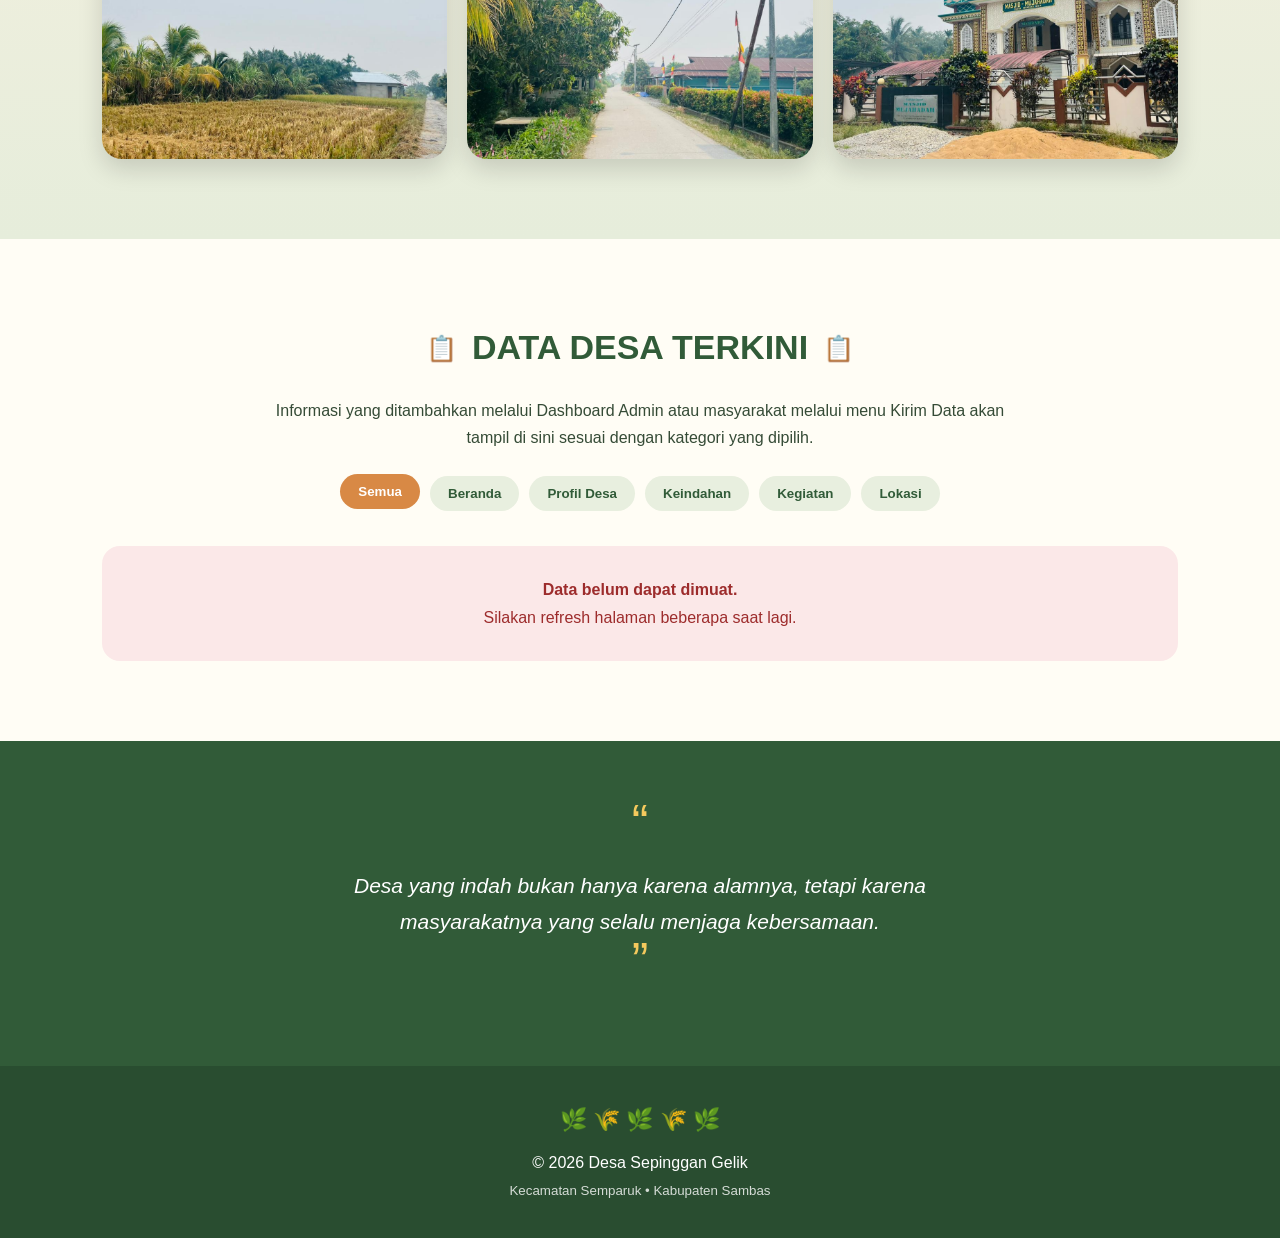
==== commit e35a5c4d: "Update index.html" ====
--- a/index.html
+++ b/index.html
@@ -3,10 +3,12 @@
 <head>
     <meta charset="UTF-8">
     <meta name="viewport" content="width=device-width, initial-scale=1.0">
-<title>DESA SEPINGGAN GELIK</title>
-<link rel="stylesheet" href="style.css">
+    <title>DESA SEPINGGAN GELIK</title>
+    <link rel="stylesheet" href="style.css">
 </head>
+
 <body>
+
 <!-- DEKORASI -->
 <div class="floating-leaves">
     <span>🍃</span>
@@ -16,148 +18,355 @@
     <span>🍂</span>
     <span>🍃</span>
 </div>
+
+
 <header>
+
 <div class="logo">
     🌾 <span>SEPINGGAN GELIK</span>
 </div>
+
 <nav>
-    <a href="index.html" class="active">BERANDA</a>
-    <a href="profil.html">PROFIL DESA</a>
-    <a href="keindahan.html">KEINDAHAN</a>
-    <a href="kegiatan.html">KEGIATAN</a>
-    <a href="lokasi.html">LOKASI</a>
-    <a href="admin-login.html" class="admin-login-link">🔐 LOGIN ADMIN</a>
+
+    <a href="index.html" class="active">
+        BERANDA
+    </a>
+
+    <a href="profil.html">
+        PROFIL DESA
+    </a>
+
+    <a href="keindahan.html">
+        KEINDAHAN
+    </a>
+
+    <a href="kegiatan.html">
+        KEGIATAN
+    </a>
+
+    <a href="lokasi.html">
+        LOKASI
+    </a>
+
+    <!-- TAMBAHAN MENU KIRIM DATA -->
+    <a href="kirim-data.html">
+        📝 KIRIM DATA
+    </a>
+
+    <a href="admin-login.html" class="admin-login-link">
+        🔐 LOGIN ADMIN
+    </a>
+
 </nav>
+
 </header>
+
+
 <!-- HERO -->
+
 <section class="hero">
+
 <div class="sun"></div>
-<div class="cloud cloud1">☁️</div>
-<div class="cloud cloud2">☁️</div>
-<div class="bird bird1">🕊️</div>
-<div class="bird bird2">🕊️</div>
+
+<div class="cloud cloud1">
+    ☁️
+</div>
+
+<div class="cloud cloud2">
+    ☁️
+</div>
+
+<div class="bird bird1">
+    🕊️
+</div>
+
+<div class="bird bird2">
+    🕊️
+</div>
+
+
 <div class="hero-content">
+
     <p class="welcome">
         🌿 SELAMAT DATANG DI 🌿
     </p>
+
     <h1>
         DESA SEPINGGAN GELIK
     </h1>
+
     <div class="line"></div>
+
     <p class="hero-description">
         Desa yang asri, damai, dan penuh
         kebersamaan di Kecamatan Semparuk,
         Kabupaten Sambas, Kalimantan Barat.
     </p>
+
+
     <div class="buttons">
+
         <a href="profil.html" class="btn">
             🌱 Jelajahi Desa
         </a>
+
         <button id="playMusic" class="btn">
             🎵 Putar Musik
         </button>
-    </div>
-</div>
+
+    </div>
+
+</div>
+
+
 <div class="grass"></div>
-</section>
+
+</section>
+
+
 <!-- SAMBUTAN -->
+
 <section class="sambutan reveal">
+
 <div class="section-icon">
     🎙️
 </div>
+
 <h2>
     SAMBUTAN DESA
 </h2>
+
 <p>
     Dengarkan sambutan selamat datang
     dari Desa Sepinggan Gelik.
 </p>
+
 <audio controls>
+
     <source
         src="suara-sambutan.mp3"
         type="audio/mpeg">
+
 </audio>
-</section>
+
+</section>
+
+
 <!-- PESONA -->
+
 <section class="intro reveal">
+
 <div class="section-heading">
+
     <span>🌾</span>
+
     <h2>
         PESONA DESA SEPINGGAN GELIK
     </h2>
+
     <span>🌾</span>
-</div>
+
+</div>
+
+
 <p>
     Nikmati keindahan alam, kehidupan masyarakat,
     kegiatan desa, serta suasana pedesaan yang
     sederhana dan penuh kehangatan.
 </p>
+
+
 <div class="mini-gallery">
+
     <div>
-        <img src="sawah.jpg" alt="Sawah">
-    </div>
+
+        <img
+            src="sawah.jpg"
+            alt="Sawah">
+
+    </div>
+
+
     <div>
-        <img src="masyarakat.jpg" alt="Masyarakat">
-    </div>
+
+        <img
+            src="masyarakat.jpg"
+            alt="Masyarakat">
+
+    </div>
+
+
     <div>
-        <img src="masjid.jpg" alt="Masjid">
-    </div>
-</div>
-</section>
+
+        <img
+            src="masjid.jpg"
+            alt="Masjid">
+
+    </div>
+
+</div>
+
+</section>
+
 
 <!-- DATABASE DESA (TAMBAHAN - ISI LAMA TETAP) -->
-<section class="database-section reveal" id="dataDesa">
+
+<section
+    class="database-section reveal"
+    id="dataDesa">
+
     <div class="section-heading">
+
         <span>📋</span>
-        <h2>DATA DESA TERKINI</h2>
+
+        <h2>
+            DATA DESA TERKINI
+        </h2>
+
         <span>📋</span>
-    </div>
+
+    </div>
+
+
     <p class="database-intro">
-        Informasi yang ditambahkan melalui Dashboard Admin akan tampil di sini
+
+        Informasi yang ditambahkan melalui
+        Dashboard Admin atau masyarakat melalui
+        menu Kirim Data akan tampil di sini
         sesuai dengan kategori yang dipilih.
+
     </p>
-    <div class="database-filters" aria-label="Filter kategori">
-        <button class="data-filter active" data-category="Semua">Semua</button>
-        <button class="data-filter" data-category="Beranda">Beranda</button>
-        <button class="data-filter" data-category="Profil Desa">Profil Desa</button>
-        <button class="data-filter" data-category="Keindahan">Keindahan</button>
-        <button class="data-filter" data-category="Kegiatan">Kegiatan</button>
-        <button class="data-filter" data-category="Lokasi">Lokasi</button>
-    </div>
-    <div id="publicDataList" class="public-data-list">
-        <div class="data-loading">Memuat data desa...</div>
-    </div>
-</section>
+
+
+    <div
+        class="database-filters"
+        aria-label="Filter kategori">
+
+        <button
+            class="data-filter active"
+            data-category="Semua">
+
+            Semua
+
+        </button>
+
+
+        <button
+            class="data-filter"
+            data-category="Beranda">
+
+            Beranda
+
+        </button>
+
+
+        <button
+            class="data-filter"
+            data-category="Profil Desa">
+
+            Profil Desa
+
+        </button>
+
+
+        <button
+            class="data-filter"
+            data-category="Keindahan">
+
+            Keindahan
+
+        </button>
+
+
+        <button
+            class="data-filter"
+            data-category="Kegiatan">
+
+            Kegiatan
+
+        </button>
+
+
+        <button
+            class="data-filter"
+            data-category="Lokasi">
+
+            Lokasi
+
+        </button>
+
+    </div>
+
+
+    <div
+        id="publicDataList"
+        class="public-data-list">
+
+        <div class="data-loading">
+            Memuat data desa...
+        </div>
+
+    </div>
+
+</section>
+
 
 <!-- QUOTE -->
+
 <section class="quote">
+
 <div class="quote-content">
+
     <span>“</span>
+
     <p>
         Desa yang indah bukan hanya karena
         alamnya, tetapi karena masyarakatnya
         yang selalu menjaga kebersamaan.
     </p>
+
     <span>”</span>
-</div>
-</section>
+
+</div>
+
+</section>
+
+
+<!-- MUSIK DESA -->
+
 <audio id="musikDesa" loop>
+
     <source
         src="lagu-desa.mp3"
         type="audio/mpeg">
+
 </audio>
+
+
+<!-- FOOTER -->
+
 <footer>
+
 <div class="footer-decoration">
     🌿 🌾 🌿 🌾 🌿
 </div>
+
 <p>
-    © 2026 Desa Sepinggan Gelik
+    ©️ 2026 Desa Sepinggan Gelik
 </p>
+
 <small>
     Kecamatan Semparuk • Kabupaten Sambas
 </small>
+
 </footer>
+
+
+<!-- SCRIPT -->
+
 <script src="config.js"></script>
+
 <script src="script.js"></script>
+
 </body>
-</html>+</html>
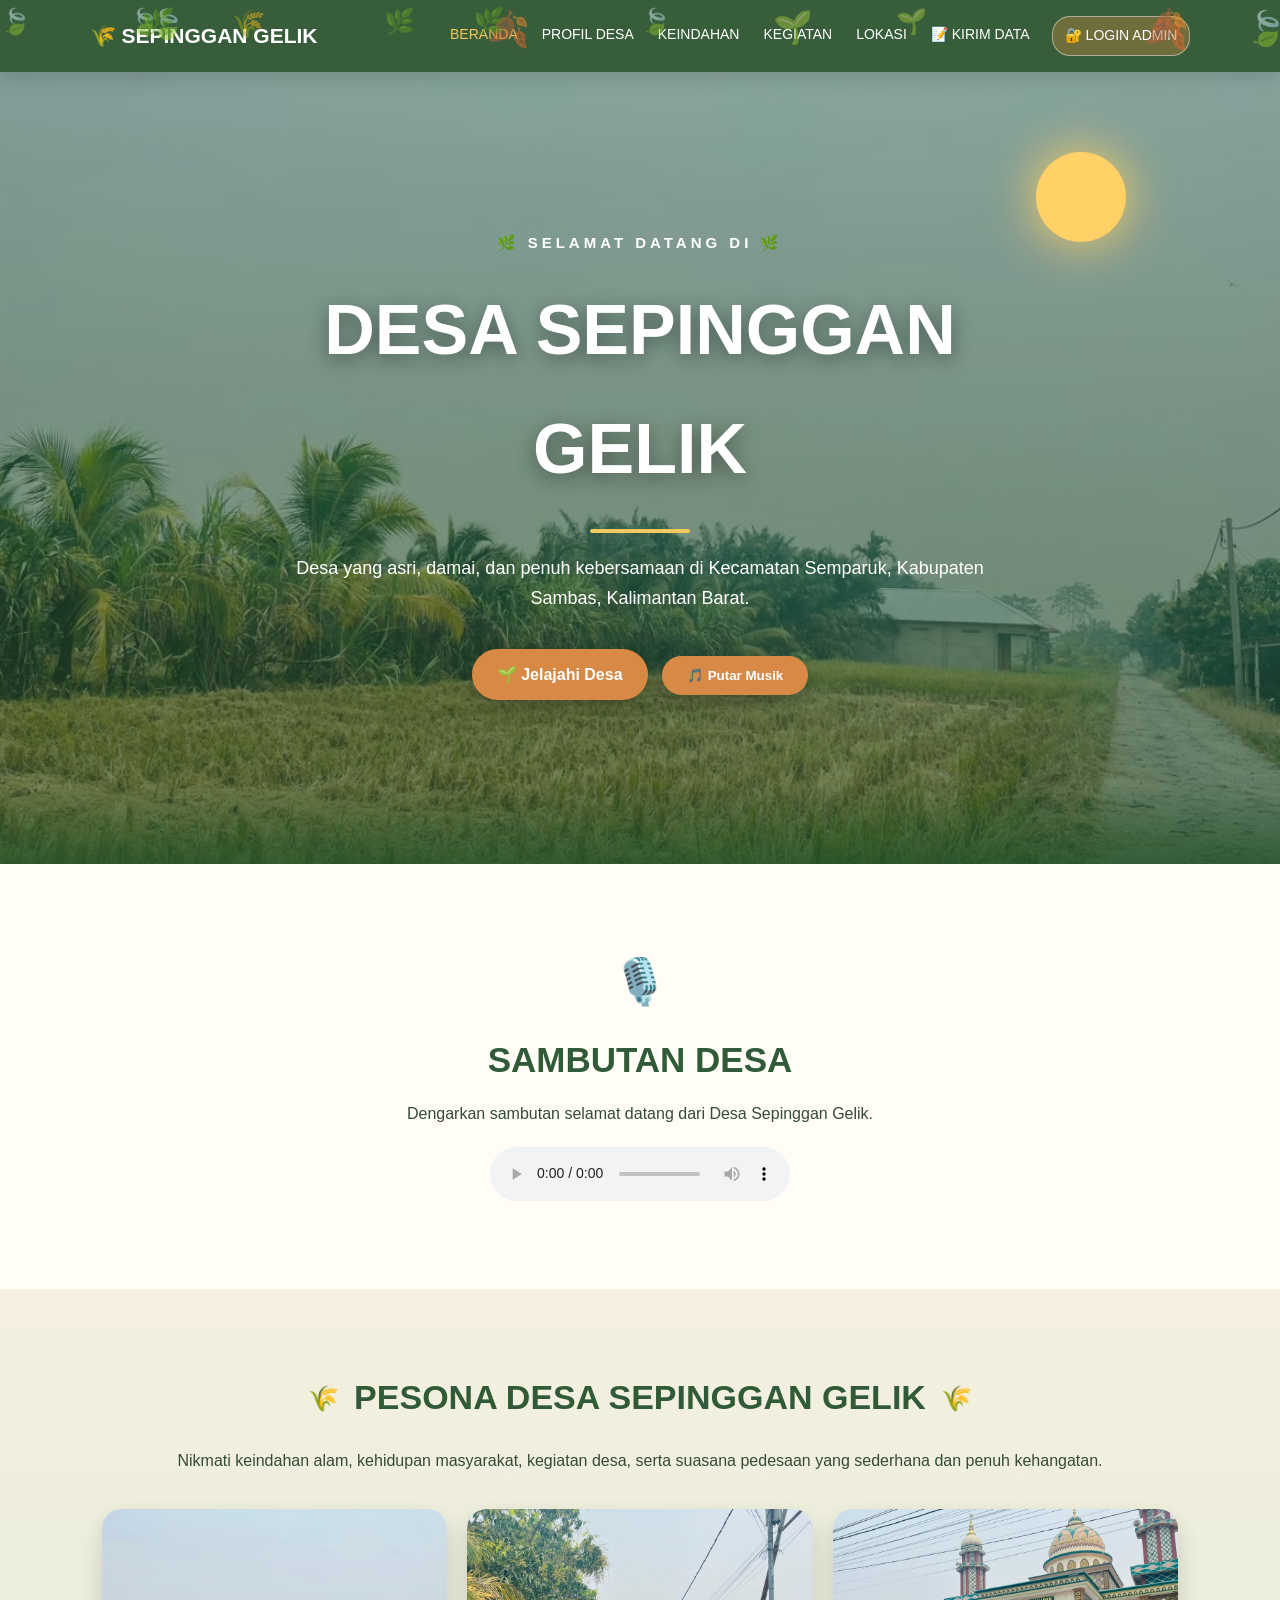
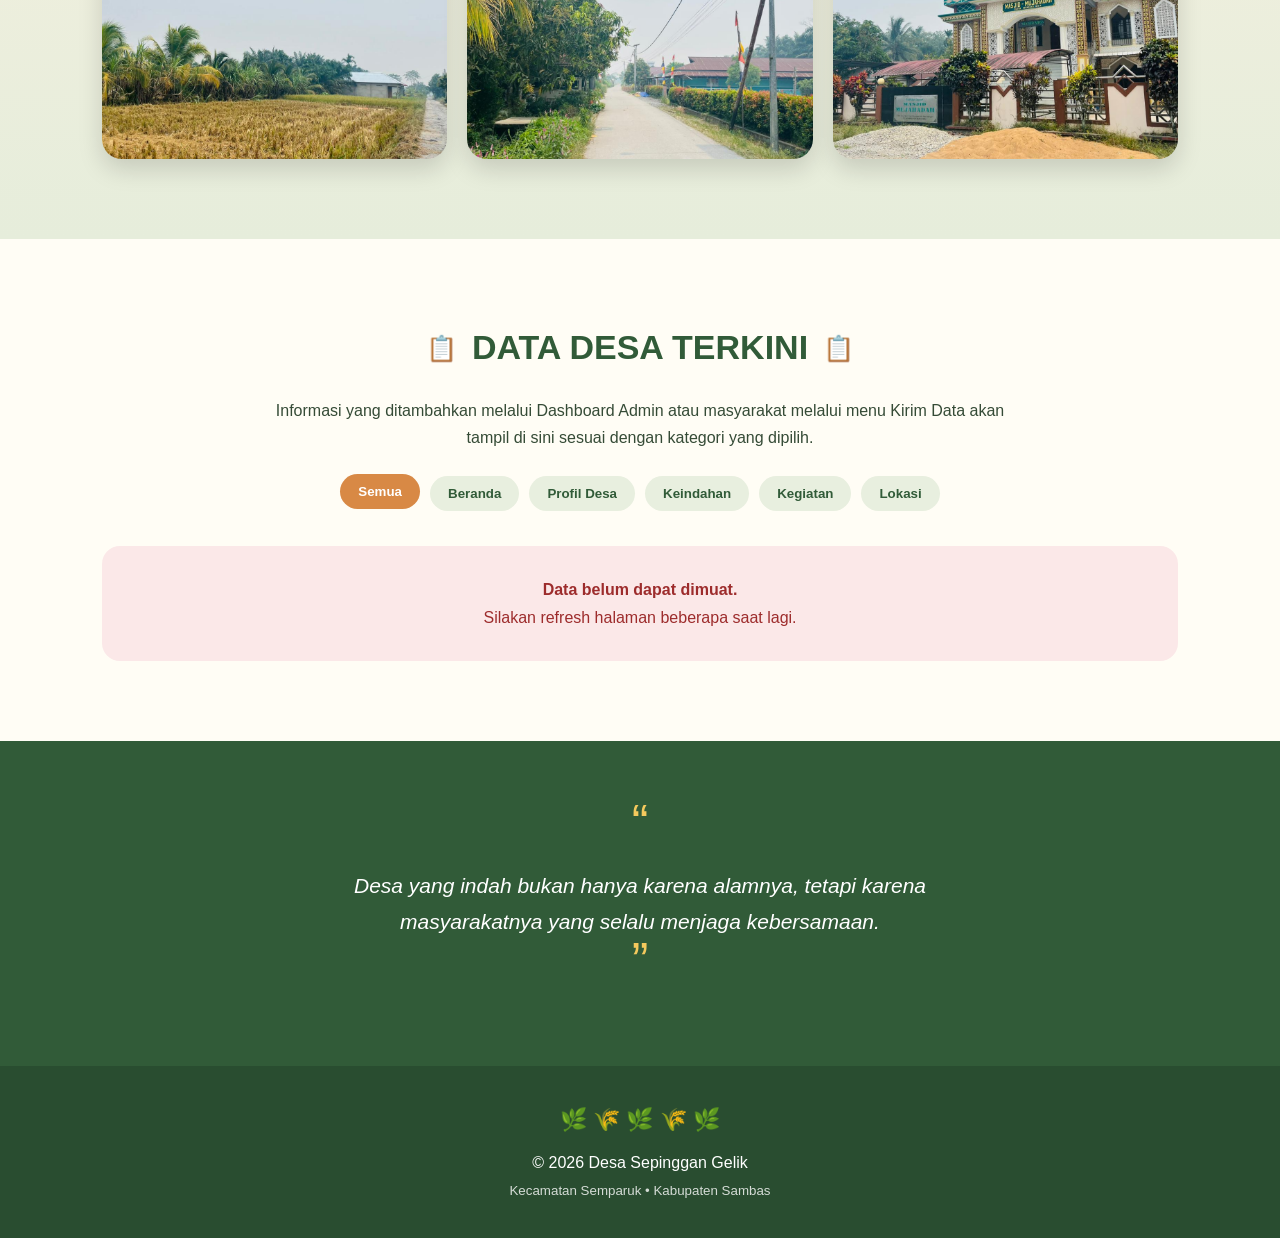
==== commit 70550c74: "Update index.html" ====
--- a/index.html
+++ b/index.html
@@ -4,6 +4,7 @@
     <meta charset="UTF-8">
     <meta name="viewport" content="width=device-width, initial-scale=1.0">
     <title>DESA SEPINGGAN GELIK</title>
+    <link rel="icon" type="image/png" href="logo.png">
     <link rel="stylesheet" href="style.css">
 </head>
 
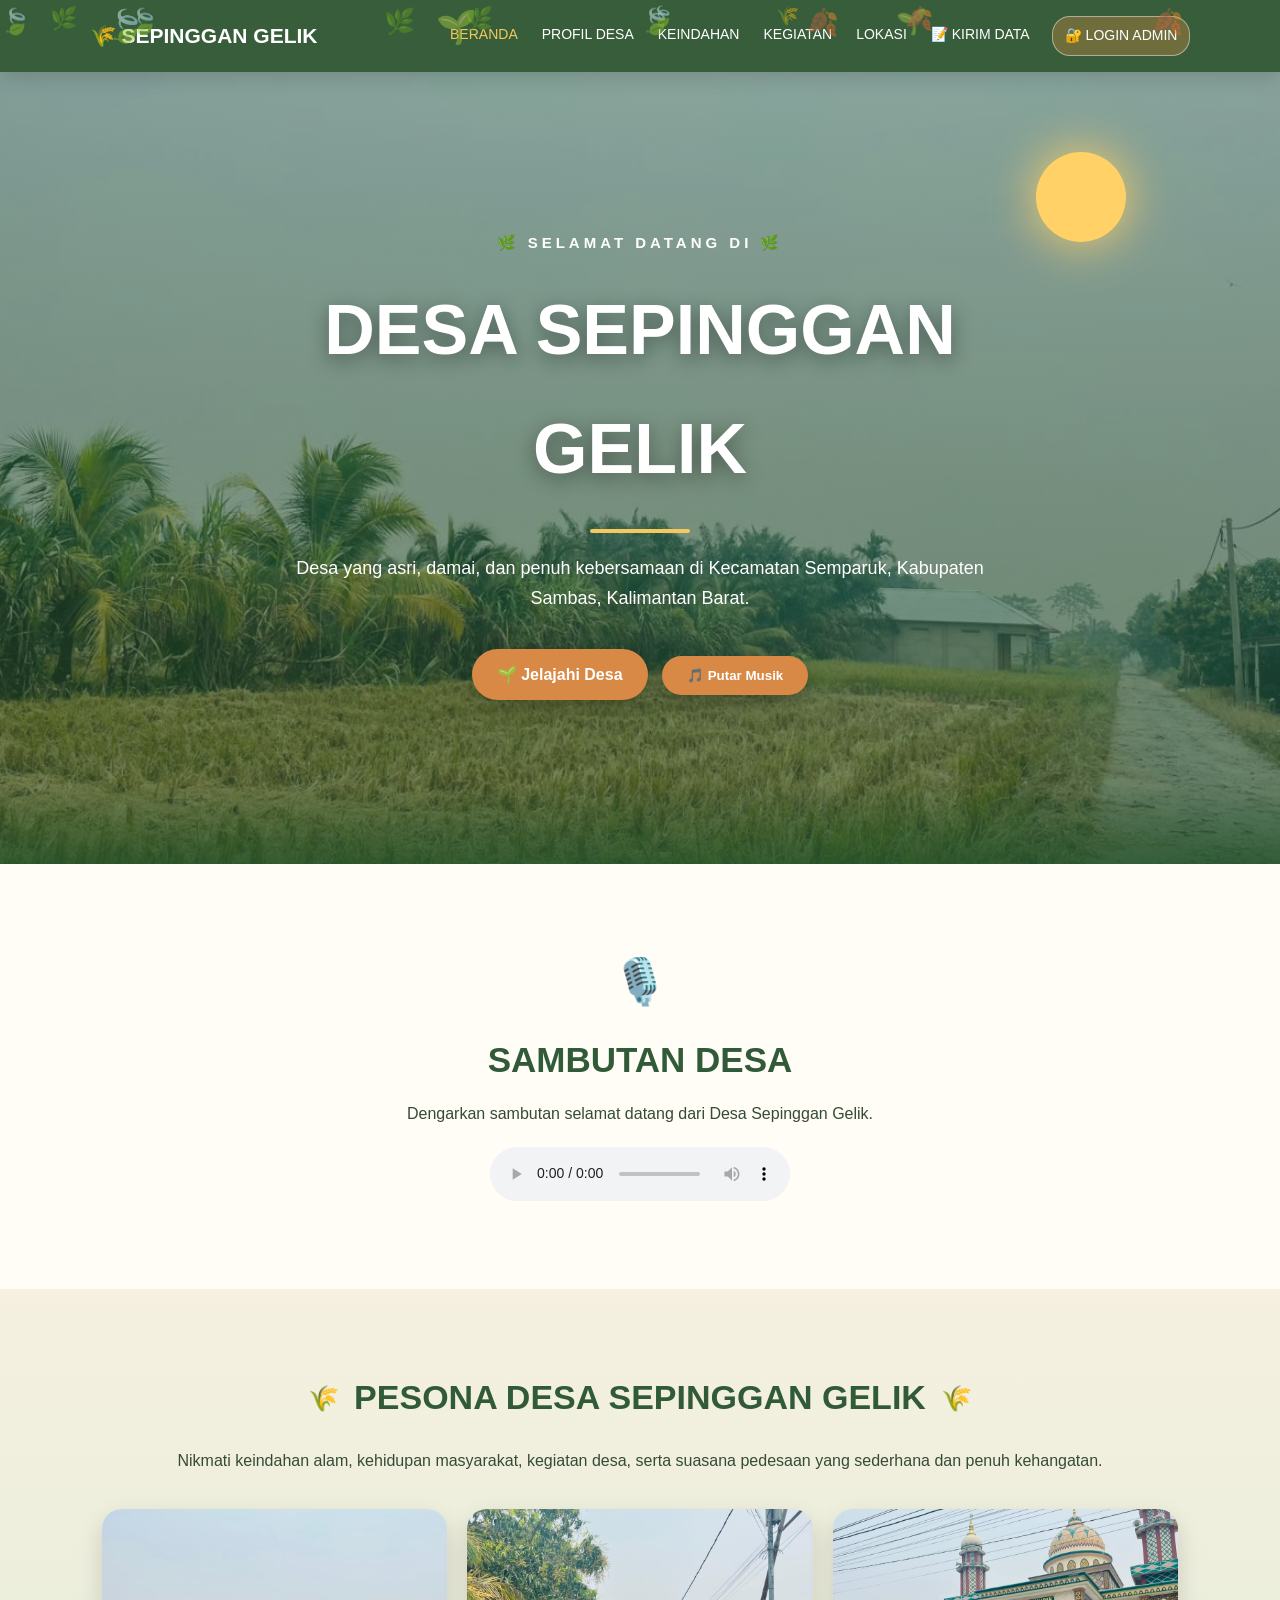
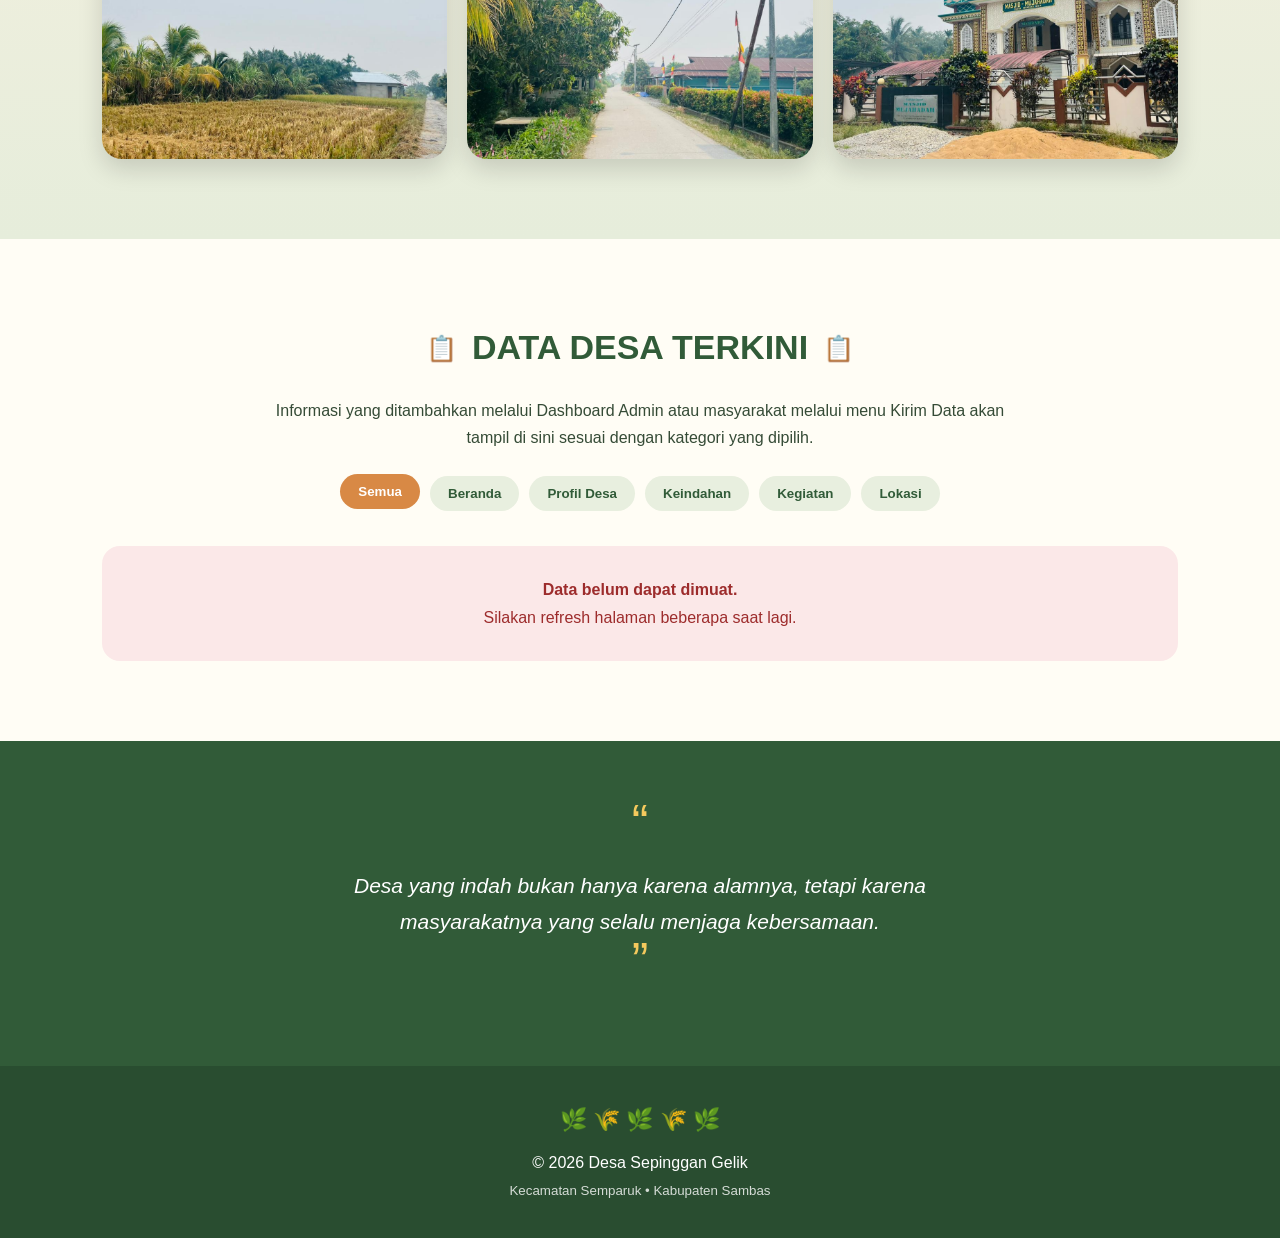
==== commit f8dc6c7d: "Update index.html" ====
--- a/index.html
+++ b/index.html
@@ -4,7 +4,7 @@
     <meta charset="UTF-8">
     <meta name="viewport" content="width=device-width, initial-scale=1.0">
     <title>DESA SEPINGGAN GELIK</title>
-    <link rel="icon" type="image/png" href="logo.png">
+    <link rel="icon" type="image/png" href="./logo.png?v=2">
     <link rel="stylesheet" href="style.css">
 </head>
 
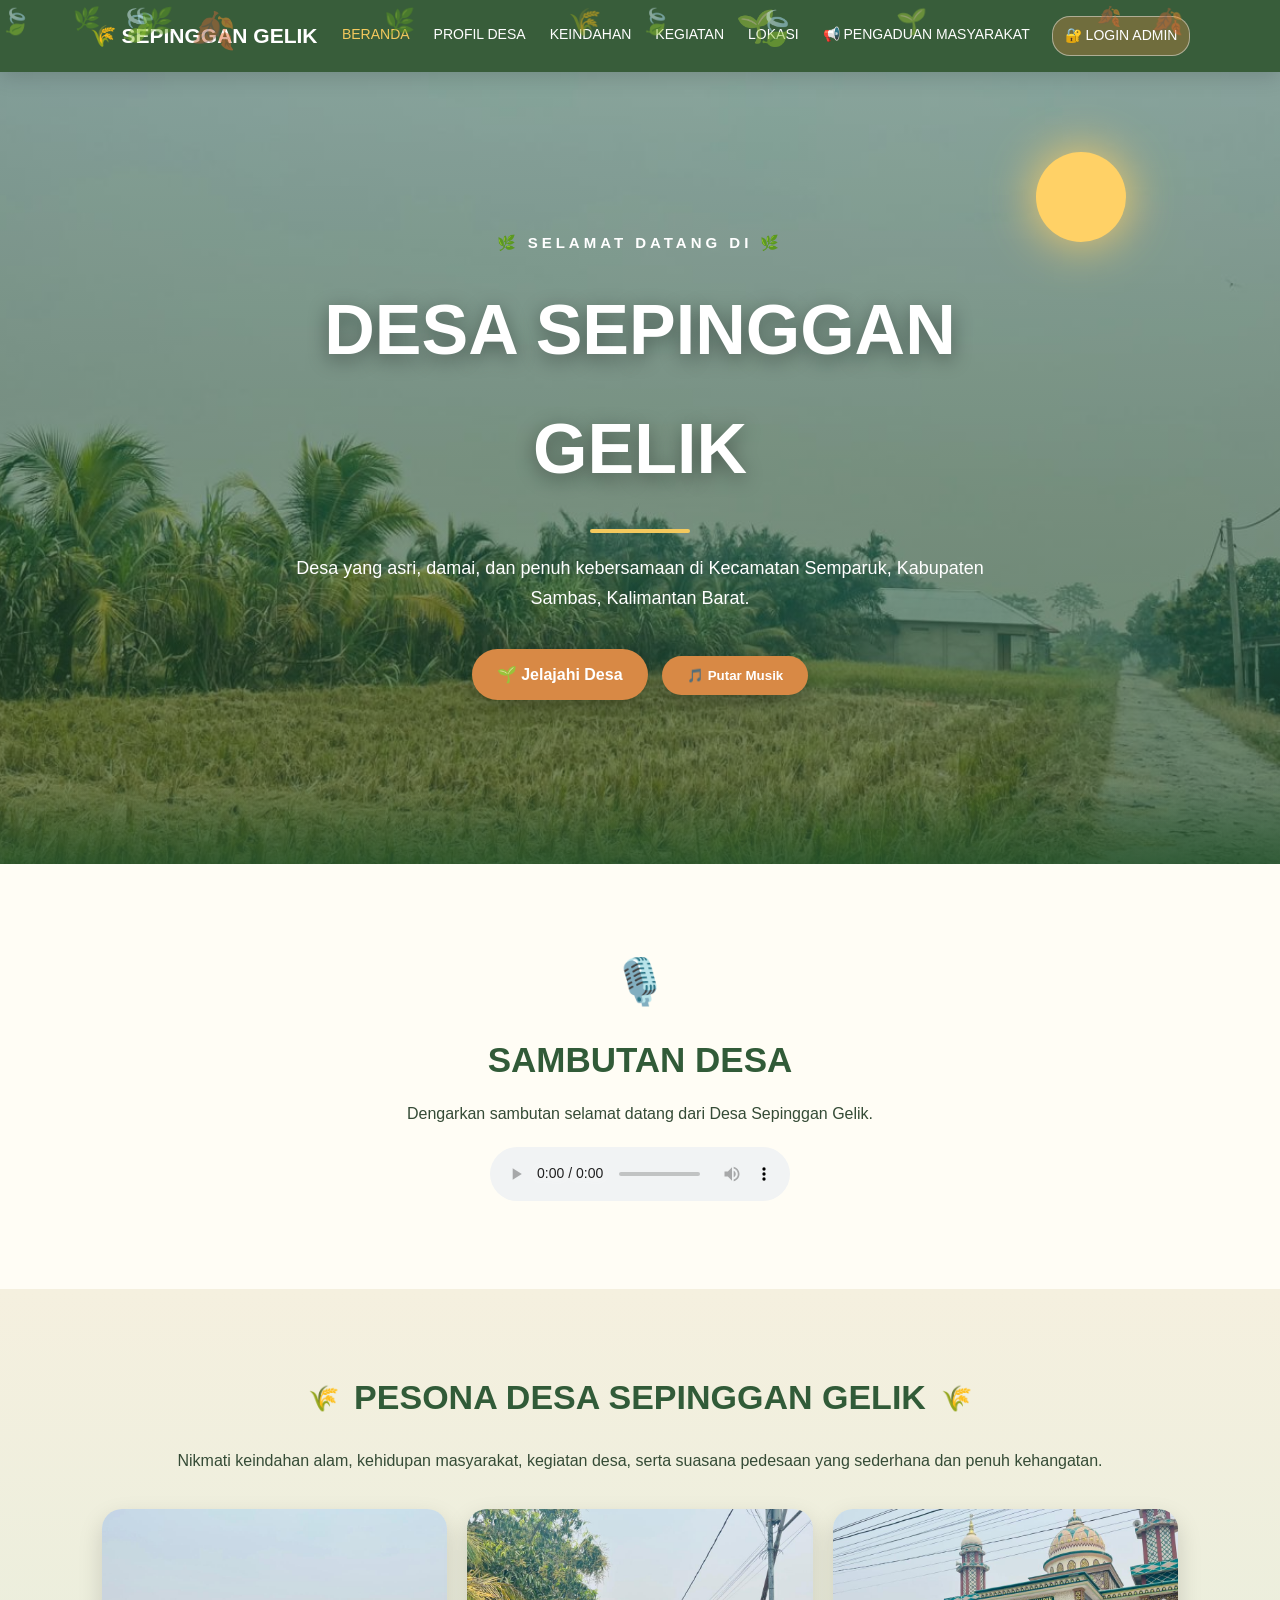
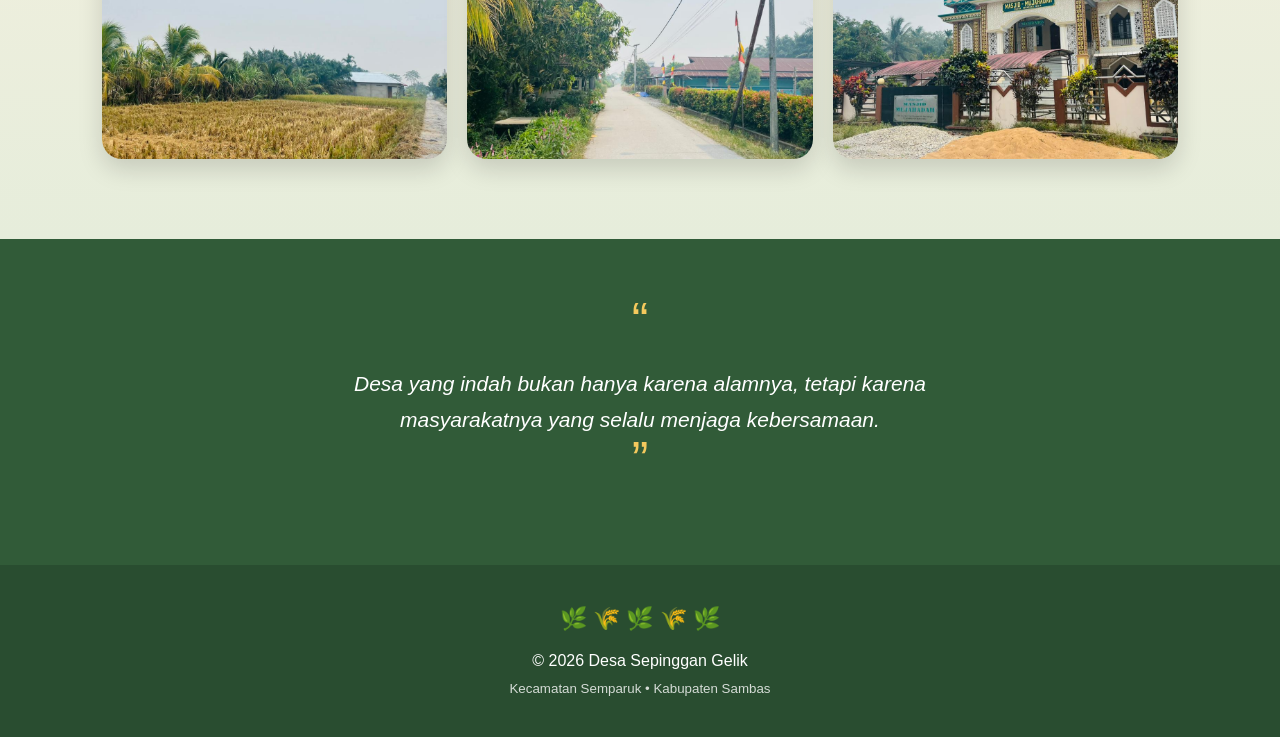
==== commit e1f10104: "upload web" ====
--- a/index.html
+++ b/index.html
@@ -49,9 +49,9 @@
         LOKASI
     </a>
 
-    <!-- TAMBAHAN MENU KIRIM DATA -->
+    <!-- MENU PENGADUAN MASYARAKAT -->
     <a href="kirim-data.html">
-        📝 KIRIM DATA
+        📢 PENGADUAN MASYARAKAT
     </a>
 
     <a href="admin-login.html" class="admin-login-link">
@@ -210,108 +210,6 @@
 </section>
 
 
-<!-- DATABASE DESA (TAMBAHAN - ISI LAMA TETAP) -->
-
-<section
-    class="database-section reveal"
-    id="dataDesa">
-
-    <div class="section-heading">
-
-        <span>📋</span>
-
-        <h2>
-            DATA DESA TERKINI
-        </h2>
-
-        <span>📋</span>
-
-    </div>
-
-
-    <p class="database-intro">
-
-        Informasi yang ditambahkan melalui
-        Dashboard Admin atau masyarakat melalui
-        menu Kirim Data akan tampil di sini
-        sesuai dengan kategori yang dipilih.
-
-    </p>
-
-
-    <div
-        class="database-filters"
-        aria-label="Filter kategori">
-
-        <button
-            class="data-filter active"
-            data-category="Semua">
-
-            Semua
-
-        </button>
-
-
-        <button
-            class="data-filter"
-            data-category="Beranda">
-
-            Beranda
-
-        </button>
-
-
-        <button
-            class="data-filter"
-            data-category="Profil Desa">
-
-            Profil Desa
-
-        </button>
-
-
-        <button
-            class="data-filter"
-            data-category="Keindahan">
-
-            Keindahan
-
-        </button>
-
-
-        <button
-            class="data-filter"
-            data-category="Kegiatan">
-
-            Kegiatan
-
-        </button>
-
-
-        <button
-            class="data-filter"
-            data-category="Lokasi">
-
-            Lokasi
-
-        </button>
-
-    </div>
-
-
-    <div
-        id="publicDataList"
-        class="public-data-list">
-
-        <div class="data-loading">
-            Memuat data desa...
-        </div>
-
-    </div>
-
-</section>
-
-
 <!-- QUOTE -->
 
 <section class="quote">
